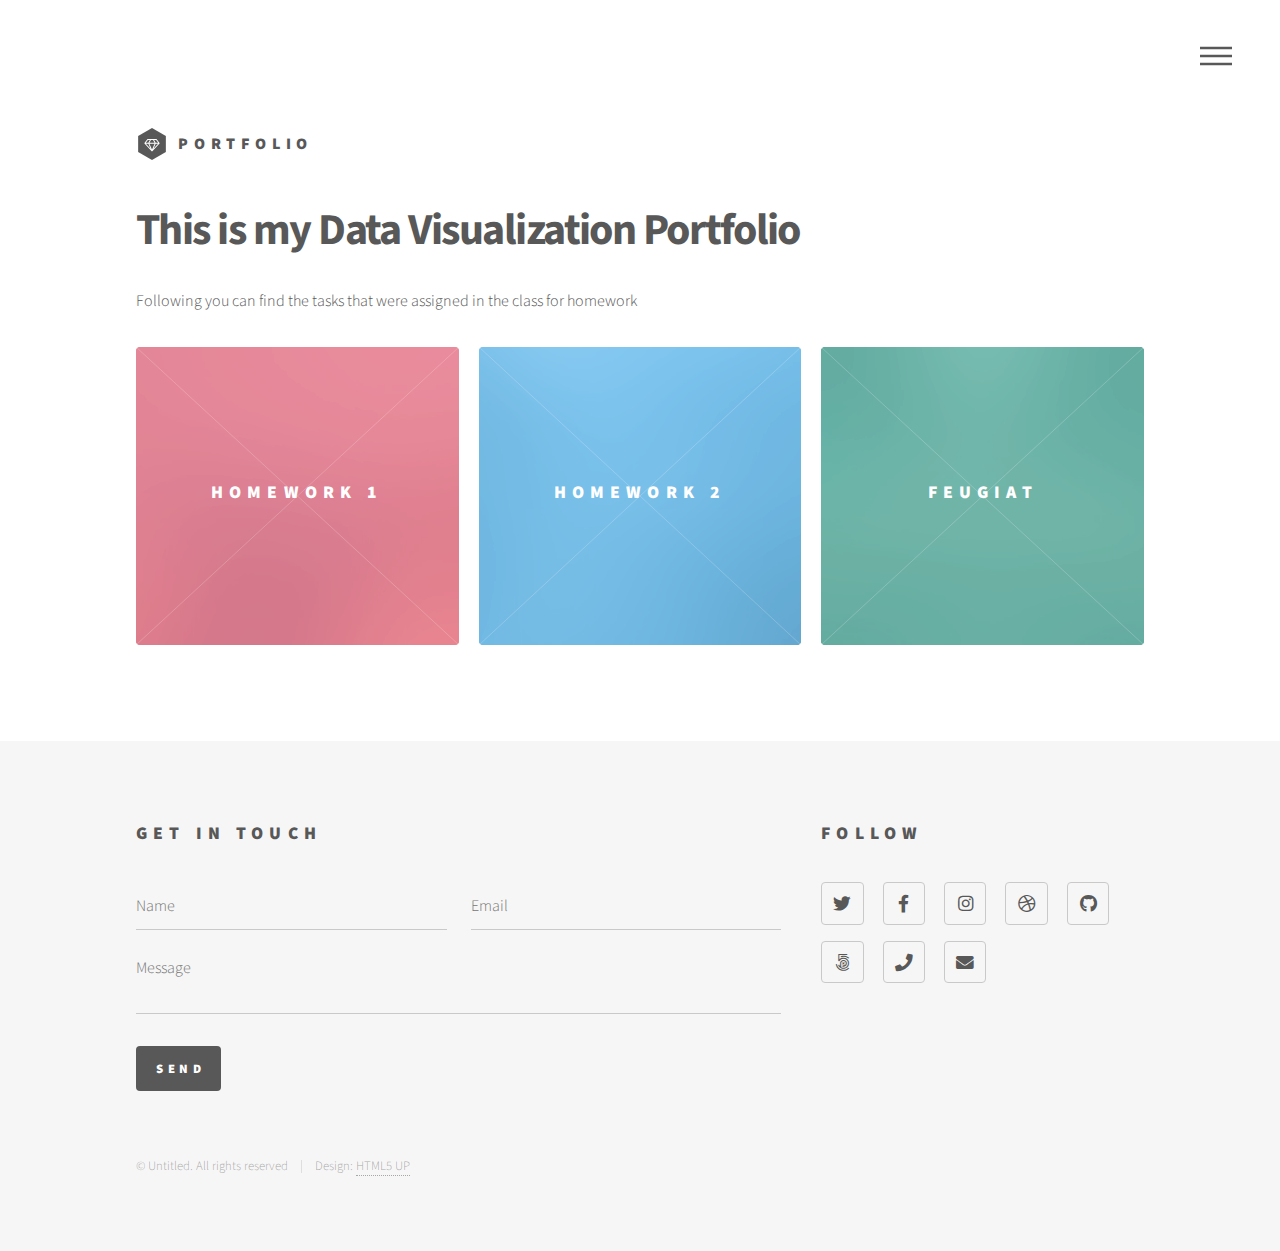
==== index.html @ e21dc489 "fixed link name" ====
<!DOCTYPE HTML>
<!--
	Phantom by HTML5 UP
	html5up.net | @ajlkn
	Free for personal and commercial use under the CCA 3.0 license (html5up.net/license)
-->
<html>
	<head>
		<title>Pranav's Portfolio</title>
		<meta http-equiv='cache-control' content='no-cache'> 
		<meta http-equiv='expires' content='0'> 
		<meta http-equiv='pragma' content='no-cache'>
		<meta charset="utf-8" />
		<meta name="viewport" content="width=device-width, initial-scale=1, user-scalable=no" />
		<link rel="stylesheet" href="assets/css/main.css" />
		<noscript><link rel="stylesheet" href="assets/css/noscript.css" /></noscript>
	</head>
	<body class="is-preload">
		<!-- Wrapper -->
			<div id="wrapper">

				<!-- Header -->
					<header id="header">
						<div class="inner">

							<!-- Logo -->
								<a href="index.html" class="logo">
									<span class="symbol"><img src="images/logo.svg" alt="" /></span><span class="title">Portfolio</span>
								</a>

							<!-- Nav -->
								<nav>
									<ul>
										<li><a href="#menu">Menu</a></li>
									</ul>
								</nav>

						</div>
					</header>

				<!-- Menu -->
					<nav id="menu">
						<h2>Menu</h2>
						<ul>
							<li><a href="index.html">Home</a></li>
							<li><a href="hmwk1.html">Homework 1</a></li>
							<li><a href="hmwk2.html">Homework 2</a></li>
							<li><a href="generic.html">Consequat dolor</a></li>
							<li><a href="elements.html">Elements</a></li>
						</ul>
					</nav>

				<!-- Main -->
					<div id="main">
						<div class="inner">
							<header>
								<h1>This is my Data Visualization Portfolio</h1>
								<p>Following you can find the tasks that were assigned in the class for homework</p>
							</header>
							<section class="tiles">
								<article class="style1">
									<span class="image">
										<img src="images/pic01.jpg" alt="" />
									</span>
									<a href="hmwk1.html">
										<h2>Homework 1</h2>
										<div class="content">
											<p>For a dataset create 3 visualizations</p>
										</div>
									</a>
								</article>
								<article class="style2">
									<span class="image">
										<img src="images/pic02.jpg" alt="" />
									</span>
									<a href="hmwk2.html">
										<h2>Homework 2</h2>
										<div class="content">
											<p>Visualization Makeover</p>
										</div>
									</a>
								</article>
								<article class="style3">
									<span class="image">
										<img src="images/pic03.jpg" alt="" />
									</span>
									<a href="generic.html">
										<h2>Feugiat</h2>
										<div class="content">
											<p>Sed nisl arcu euismod sit amet nisi lorem etiam dolor veroeros et feugiat.</p>
										</div>
									</a>
								<!-- </article>
								<article class="style4">
									<span class="image">
										<img src="images/pic04.jpg" alt="" />
									</span>
									<a href="generic.html">
										<h2>Tempus</h2>
										<div class="content">
											<p>Sed nisl arcu euismod sit amet nisi lorem etiam dolor veroeros et feugiat.</p>
										</div>
									</a>
								</article> -->
								<!-- <article class="style5">
									<span class="image">
										<img src="images/pic05.jpg" alt="" />
									</span>
									<a href="generic.html">
										<h2>Aliquam</h2>
										<div class="content">
											<p>Sed nisl arcu euismod sit amet nisi lorem etiam dolor veroeros et feugiat.</p>
										</div>
									</a>
								</article> -->
								<!-- <article class="style6">
									<span class="image">
										<img src="images/pic06.jpg" alt="" />
									</span>
									<a href="generic.html">
										<h2>Veroeros</h2>
										<div class="content">
											<p>Sed nisl arcu euismod sit amet nisi lorem etiam dolor veroeros et feugiat.</p>
										</div>
									</a>
								</article> -->
								<!-- <article class="style2">
									<span class="image">
										<img src="images/pic07.jpg" alt="" />
									</span>
									<a href="generic.html">
										<h2>Ipsum</h2>
										<div class="content">
											<p>Sed nisl arcu euismod sit amet nisi lorem etiam dolor veroeros et feugiat.</p>
										</div>
									</a>
								</article> -->
								<!-- <article class="style3">
									<span class="image">
										<img src="images/pic08.jpg" alt="" />
									</span>
									<a href="generic.html">
										<h2>Dolor</h2>
										<div class="content">
											<p>Sed nisl arcu euismod sit amet nisi lorem etiam dolor veroeros et feugiat.</p>
										</div>
									</a>
								</article> -->
								<!-- <article class="style1">
									<span class="image">
										<img src="images/pic09.jpg" alt="" />
									</span>
									<a href="generic.html">
										<h2>Nullam</h2>
										<div class="content">
											<p>Sed nisl arcu euismod sit amet nisi lorem etiam dolor veroeros et feugiat.</p>
										</div>
									</a>
								</article> -->
								<!-- <article class="style5">
									<span class="image">
										<img src="images/pic10.jpg" alt="" />
									</span>
									<a href="generic.html">
										<h2>Ultricies</h2>
										<div class="content">
											<p>Sed nisl arcu euismod sit amet nisi lorem etiam dolor veroeros et feugiat.</p>
										</div>
									</a>
								</article> -->
								<!-- <article class="style6">
									<span class="image">
										<img src="images/pic11.jpg" alt="" />
									</span>
									<a href="generic.html">
										<h2>Dictum</h2>
										<div class="content">
											<p>Sed nisl arcu euismod sit amet nisi lorem etiam dolor veroeros et feugiat.</p>
										</div>
									</a>
								</article> -->
								<!-- <article class="style4">
									<span class="image">
										<img src="images/pic12.jpg" alt="" />
									</span>
									<a href="generic.html">
										<h2>Pretium</h2>
										<div class="content">
											<p>Sed nisl arcu euismod sit amet nisi lorem etiam dolor veroeros et feugiat.</p>
										</div>
									</a>
								</article> -->
							</section>
						</div>
					</div>

				<!-- Footer -->
					<footer id="footer">
						<div class="inner">
							<section>
								<h2>Get in touch</h2>
								<form method="post" action="#">
									<div class="fields">
										<div class="field half">
											<input type="text" name="name" id="name" placeholder="Name" />
										</div>
										<div class="field half">
											<input type="email" name="email" id="email" placeholder="Email" />
										</div>
										<div class="field">
											<textarea name="message" id="message" placeholder="Message"></textarea>
										</div>
									</div>
									<ul class="actions">
										<li><input type="submit" value="Send" class="primary" /></li>
									</ul>
								</form>
							</section>
							<section>
								<h2>Follow</h2>
								<ul class="icons">
									<li><a href="#" class="icon brands style2 fa-twitter"><span class="label">Twitter</span></a></li>
									<li><a href="#" class="icon brands style2 fa-facebook-f"><span class="label">Facebook</span></a></li>
									<li><a href="#" class="icon brands style2 fa-instagram"><span class="label">Instagram</span></a></li>
									<li><a href="#" class="icon brands style2 fa-dribbble"><span class="label">Dribbble</span></a></li>
									<li><a href="#" class="icon brands style2 fa-github"><span class="label">GitHub</span></a></li>
									<li><a href="#" class="icon brands style2 fa-500px"><span class="label">500px</span></a></li>
									<li><a href="#" class="icon solid style2 fa-phone"><span class="label">Phone</span></a></li>
									<li><a href="#" class="icon solid style2 fa-envelope"><span class="label">Email</span></a></li>
								</ul>
							</section>
							<ul class="copyright">
								<li>&copy; Untitled. All rights reserved</li><li>Design: <a href="http://html5up.net">HTML5 UP</a></li>
							</ul>
						</div>
					</footer>

			</div>

		<!-- Scripts -->
			<script src="assets/js/jquery.min.js"></script>
			<script src="assets/js/browser.min.js"></script>
			<script src="assets/js/breakpoints.min.js"></script>
			<script src="assets/js/util.js"></script>
			<script src="assets/js/main.js"></script>

	</body>
</html>
---- assets/css/main.css ----
@import url(fontawesome-all.min.css);
@import url("https://fonts.googleapis.com/css?family=Source+Sans+Pro:300,700,900");

/*
	Phantom by HTML5 UP
	html5up.net | @ajlkn
	Free for personal and commercial use under the CCA 3.0 license (html5up.net/license)
*/

html, body, div, span, applet, object,
iframe, h1, h2, h3, h4, h5, h6, p, blockquote,
pre, a, abbr, acronym, address, big, cite,
code, del, dfn, em, img, ins, kbd, q, s, samp,
small, strike, strong, sub, sup, tt, var, b,
u, i, center, dl, dt, dd, ol, ul, li, fieldset,
form, label, legend, table, caption, tbody,
tfoot, thead, tr, th, td, article, aside,
canvas, details, embed, figure, figcaption,
footer, header, hgroup, menu, nav, output, ruby,
section, summary, time, mark, audio, video {
	margin: 0;
	padding: 0;
	border: 0;
	font-size: 100%;
	font: inherit;
	vertical-align: baseline;}

article, aside, details, figcaption, figure,
footer, header, hgroup, menu, nav, section {
	display: block;}

body {
	line-height: 1;
}

ol, ul {
	list-style: none;
}

blockquote, q {
	quotes: none;
}

	blockquote:before, blockquote:after, q:before, q:after {
		content: '';
		content: none;
	}

table {
	border-collapse: collapse;
	border-spacing: 0;
}

body {
	-webkit-text-size-adjust: none;
}

mark {
	background-color: transparent;
	color: inherit;
}

input::-moz-focus-inner {
	border: 0;
	padding: 0;
}

input, select, textarea {
	-moz-appearance: none;
	-webkit-appearance: none;
	-ms-appearance: none;
	appearance: none;
}

/* Basic */

	@-ms-viewport {
		width: device-width;
	}

	body {
		-ms-overflow-style: scrollbar;
	}

	@media screen and (max-width: 480px) {

		html, body {
			min-width: 320px;
		}

	}

	html {
		box-sizing: border-box;
	}

	*, *:before, *:after {
		box-sizing: inherit;
	}

	body {
		background: #ffffff;
	}

		body.is-preload *, body.is-preload *:before, body.is-preload *:after {
			-moz-animation: none !important;
			-webkit-animation: none !important;
			-ms-animation: none !important;
			animation: none !important;
			-moz-transition: none !important;
			-webkit-transition: none !important;
			-ms-transition: none !important;
			transition: none !important;
		}

/* Type */

	body, input, select, textarea {
		color: #585858;
		font-family: "Source Sans Pro", Helvetica, sans-serif;
		font-size: 16pt;
		font-weight: 300;
		line-height: 1.75;
	}

		@media screen and (max-width: 1680px) {

			body, input, select, textarea {
				font-size: 14pt;
			}

		}

		@media screen and (max-width: 1280px) {

			body, input, select, textarea {
				font-size: 12pt;
			}

		}

	a {
		-moz-transition: border-bottom-color 0.2s ease, color 0.2s ease;
		-webkit-transition: border-bottom-color 0.2s ease, color 0.2s ease;
		-ms-transition: border-bottom-color 0.2s ease, color 0.2s ease;
		transition: border-bottom-color 0.2s ease, color 0.2s ease;
		text-decoration: none;
		color: #585858;
		border-bottom: dotted 1px rgba(88, 88, 88, 0.5);
	}

		a:hover {
			border-bottom-color: transparent;
			color: #f2849e !important;
		}

	strong, b {
		font-weight: 900;
	}

	em, i {
		font-style: italic;
	}

	p {
		margin: 0 0 2em 0;
	}

	h1 {
		font-size: 2.75em;
		font-weight: 700;
		line-height: 1.3;
		margin: 0 0 1em 0;
		letter-spacing: -0.035em;
	}

		h1 a {
			color: inherit;
		}

		@media screen and (max-width: 736px) {

			h1 {
				font-size: 2em;
				margin: 0 0 1em 0;
			}

		}

		@media screen and (max-width: 360px) {

			h1 {
				font-size: 1.75em;
			}

		}

	h2, h3, h4, h5, h6 {
		font-weight: 900;
		line-height: 1.5;
		margin: 0 0 2em 0;
		text-transform: uppercase;
		letter-spacing: 0.35em;
	}

		h2 a, h3 a, h4 a, h5 a, h6 a {
			color: inherit;
		}

	h2 {
		font-size: 1.1em;
	}

	h3 {
		font-size: 1em;
	}

	h4 {
		font-size: 0.8em;
	}

	h5 {
		font-size: 0.8em;
	}

	h6 {
		font-size: 0.8em;
	}

	@media screen and (max-width: 980px) {

		h1 br, h2 br, h3 br, h4 br, h5 br, h6 br {
			display: none;
		}

	}

	@media screen and (max-width: 736px) {

		h2 {
			font-size: 1em;
		}

		h3 {
			font-size: 0.8em;
		}

	}

	sub {
		font-size: 0.8em;
		position: relative;
		top: 0.5em;
	}

	sup {
		font-size: 0.8em;
		position: relative;
		top: -0.5em;
	}

	blockquote {
		border-left: solid 4px #c9c9c9;
		font-style: italic;
		margin: 0 0 2em 0;
		padding: 0.5em 0 0.5em 2em;
	}

	code {
		background: rgba(144, 144, 144, 0.075);
		border-radius: 4px;
		border: solid 1px #c9c9c9;
		font-family: "Courier New", monospace;
		font-size: 0.9em;
		margin: 0 0.25em;
		padding: 0.25em 0.65em;
	}

	pre {
		-webkit-overflow-scrolling: touch;
		font-family: "Courier New", monospace;
		font-size: 0.9em;
		margin: 0 0 2em 0;
	}

		pre code {
			display: block;
			line-height: 1.75;
			padding: 1em 1.5em;
			overflow-x: auto;
		}

	hr {
		border: 0;
		border-bottom: solid 1px #c9c9c9;
		margin: 2em 0;
	}

		hr.major {
			margin: 3em 0;
		}

	.align-left {
		text-align: left;
	}

	.align-center {
		text-align: center;
	}

	.align-right {
		text-align: right;
	}

/* Row */

	.row {
		display: flex;
		flex-wrap: wrap;
		box-sizing: border-box;
		align-items: stretch;
	}

		.row > * {
			box-sizing: border-box;
		}

		.row.gtr-uniform > * > :last-child {
			margin-bottom: 0;
		}

		.row.aln-left {
			justify-content: flex-start;
		}

		.row.aln-center {
			justify-content: center;
		}

		.row.aln-right {
			justify-content: flex-end;
		}

		.row.aln-top {
			align-items: flex-start;
		}

		.row.aln-middle {
			align-items: center;
		}

		.row.aln-bottom {
			align-items: flex-end;
		}

		.row > .imp {
			order: -1;
		}

		.row > .col-1 {
			width: 8.33333%;
		}

		.row > .off-1 {
			margin-left: 8.33333%;
		}

		.row > .col-2 {
			width: 16.66667%;
		}

		.row > .off-2 {
			margin-left: 16.66667%;
		}

		.row > .col-3 {
			width: 25%;
		}

		.row > .off-3 {
			margin-left: 25%;
		}

		.row > .col-4 {
			width: 33.33333%;
		}

		.row > .off-4 {
			margin-left: 33.33333%;
		}

		.row > .col-5 {
			width: 41.66667%;
		}

		.row > .off-5 {
			margin-left: 41.66667%;
		}

		.row > .col-6 {
			width: 50%;
		}

		.row > .off-6 {
			margin-left: 50%;
		}

		.row > .col-7 {
			width: 58.33333%;
		}

		.row > .off-7 {
			margin-left: 58.33333%;
		}

		.row > .col-8 {
			width: 66.66667%;
		}

		.row > .off-8 {
			margin-left: 66.66667%;
		}

		.row > .col-9 {
			width: 75%;
		}

		.row > .off-9 {
			margin-left: 75%;
		}

		.row > .col-10 {
			width: 83.33333%;
		}

		.row > .off-10 {
			margin-left: 83.33333%;
		}

		.row > .col-11 {
			width: 91.66667%;
		}

		.row > .off-11 {
			margin-left: 91.66667%;
		}

		.row > .col-12 {
			width: 100%;
		}

		.row > .off-12 {
			margin-left: 100%;
		}

		.row.gtr-0 {
			margin-top: 0;
			margin-left: 0em;
		}

			.row.gtr-0 > * {
				padding: 0 0 0 0em;
			}

			.row.gtr-0.gtr-uniform {
				margin-top: 0em;
			}

				.row.gtr-0.gtr-uniform > * {
					padding-top: 0em;
				}

		.row.gtr-25 {
			margin-top: 0;
			margin-left: -0.5em;
		}

			.row.gtr-25 > * {
				padding: 0 0 0 0.5em;
			}

			.row.gtr-25.gtr-uniform {
				margin-top: -0.5em;
			}

				.row.gtr-25.gtr-uniform > * {
					padding-top: 0.5em;
				}

		.row.gtr-50 {
			margin-top: 0;
			margin-left: -1em;
		}

			.row.gtr-50 > * {
				padding: 0 0 0 1em;
			}

			.row.gtr-50.gtr-uniform {
				margin-top: -1em;
			}

				.row.gtr-50.gtr-uniform > * {
					padding-top: 1em;
				}

		.row {
			margin-top: 0;
			margin-left: -2em;
		}

			.row > * {
				padding: 0 0 0 2em;
			}

			.row.gtr-uniform {
				margin-top: -2em;
			}

				.row.gtr-uniform > * {
					padding-top: 2em;
				}

		.row.gtr-150 {
			margin-top: 0;
			margin-left: -3em;
		}

			.row.gtr-150 > * {
				padding: 0 0 0 3em;
			}

			.row.gtr-150.gtr-uniform {
				margin-top: -3em;
			}

				.row.gtr-150.gtr-uniform > * {
					padding-top: 3em;
				}

		.row.gtr-200 {
			margin-top: 0;
			margin-left: -4em;
		}

			.row.gtr-200 > * {
				padding: 0 0 0 4em;
			}

			.row.gtr-200.gtr-uniform {
				margin-top: -4em;
			}

				.row.gtr-200.gtr-uniform > * {
					padding-top: 4em;
				}

		@media screen and (max-width: 1680px) {

			.row {
				display: flex;
				flex-wrap: wrap;
				box-sizing: border-box;
				align-items: stretch;
			}

				.row > * {
					box-sizing: border-box;
				}

				.row.gtr-uniform > * > :last-child {
					margin-bottom: 0;
				}

				.row.aln-left {
					justify-content: flex-start;
				}

				.row.aln-center {
					justify-content: center;
				}

				.row.aln-right {
					justify-content: flex-end;
				}

				.row.aln-top {
					align-items: flex-start;
				}

				.row.aln-middle {
					align-items: center;
				}

				.row.aln-bottom {
					align-items: flex-end;
				}

				.row > .imp-xlarge {
					order: -1;
				}

				.row > .col-1-xlarge {
					width: 8.33333%;
				}

				.row > .off-1-xlarge {
					margin-left: 8.33333%;
				}

				.row > .col-2-xlarge {
					width: 16.66667%;
				}

				.row > .off-2-xlarge {
					margin-left: 16.66667%;
				}

				.row > .col-3-xlarge {
					width: 25%;
				}

				.row > .off-3-xlarge {
					margin-left: 25%;
				}

				.row > .col-4-xlarge {
					width: 33.33333%;
				}

				.row > .off-4-xlarge {
					margin-left: 33.33333%;
				}

				.row > .col-5-xlarge {
					width: 41.66667%;
				}

				.row > .off-5-xlarge {
					margin-left: 41.66667%;
				}

				.row > .col-6-xlarge {
					width: 50%;
				}

				.row > .off-6-xlarge {
					margin-left: 50%;
				}

				.row > .col-7-xlarge {
					width: 58.33333%;
				}

				.row > .off-7-xlarge {
					margin-left: 58.33333%;
				}

				.row > .col-8-xlarge {
					width: 66.66667%;
				}

				.row > .off-8-xlarge {
					margin-left: 66.66667%;
				}

				.row > .col-9-xlarge {
					width: 75%;
				}

				.row > .off-9-xlarge {
					margin-left: 75%;
				}

				.row > .col-10-xlarge {
					width: 83.33333%;
				}

				.row > .off-10-xlarge {
					margin-left: 83.33333%;
				}

				.row > .col-11-xlarge {
					width: 91.66667%;
				}

				.row > .off-11-xlarge {
					margin-left: 91.66667%;
				}

				.row > .col-12-xlarge {
					width: 100%;
				}

				.row > .off-12-xlarge {
					margin-left: 100%;
				}

				.row.gtr-0 {
					margin-top: 0;
					margin-left: 0em;
				}

					.row.gtr-0 > * {
						padding: 0 0 0 0em;
					}

					.row.gtr-0.gtr-uniform {
						margin-top: 0em;
					}

						.row.gtr-0.gtr-uniform > * {
							padding-top: 0em;
						}

				.row.gtr-25 {
					margin-top: 0;
					margin-left: -0.5em;
				}

					.row.gtr-25 > * {
						padding: 0 0 0 0.5em;
					}

					.row.gtr-25.gtr-uniform {
						margin-top: -0.5em;
					}

						.row.gtr-25.gtr-uniform > * {
							padding-top: 0.5em;
						}

				.row.gtr-50 {
					margin-top: 0;
					margin-left: -1em;
				}

					.row.gtr-50 > * {
						padding: 0 0 0 1em;
					}

					.row.gtr-50.gtr-uniform {
						margin-top: -1em;
					}

						.row.gtr-50.gtr-uniform > * {
							padding-top: 1em;
						}

				.row {
					margin-top: 0;
					margin-left: -2em;
				}

					.row > * {
						padding: 0 0 0 2em;
					}

					.row.gtr-uniform {
						margin-top: -2em;
					}

						.row.gtr-uniform > * {
							padding-top: 2em;
						}

				.row.gtr-150 {
					margin-top: 0;
					margin-left: -3em;
				}

					.row.gtr-150 > * {
						padding: 0 0 0 3em;
					}

					.row.gtr-150.gtr-uniform {
						margin-top: -3em;
					}

						.row.gtr-150.gtr-uniform > * {
							padding-top: 3em;
						}

				.row.gtr-200 {
					margin-top: 0;
					margin-left: -4em;
				}

					.row.gtr-200 > * {
						padding: 0 0 0 4em;
					}

					.row.gtr-200.gtr-uniform {
						margin-top: -4em;
					}

						.row.gtr-200.gtr-uniform > * {
							padding-top: 4em;
						}

		}

		@media screen and (max-width: 1280px) {

			.row {
				display: flex;
				flex-wrap: wrap;
				box-sizing: border-box;
				align-items: stretch;
			}

				.row > * {
					box-sizing: border-box;
				}

				.row.gtr-uniform > * > :last-child {
					margin-bottom: 0;
				}

				.row.aln-left {
					justify-content: flex-start;
				}

				.row.aln-center {
					justify-content: center;
				}

				.row.aln-right {
					justify-content: flex-end;
				}

				.row.aln-top {
					align-items: flex-start;
				}

				.row.aln-middle {
					align-items: center;
				}

				.row.aln-bottom {
					align-items: flex-end;
				}

				.row > .imp-large {
					order: -1;
				}

				.row > .col-1-large {
					width: 8.33333%;
				}

				.row > .off-1-large {
					margin-left: 8.33333%;
				}

				.row > .col-2-large {
					width: 16.66667%;
				}

				.row > .off-2-large {
					margin-left: 16.66667%;
				}

				.row > .col-3-large {
					width: 25%;
				}

				.row > .off-3-large {
					margin-left: 25%;
				}

				.row > .col-4-large {
					width: 33.33333%;
				}

				.row > .off-4-large {
					margin-left: 33.33333%;
				}

				.row > .col-5-large {
					width: 41.66667%;
				}

				.row > .off-5-large {
					margin-left: 41.66667%;
				}

				.row > .col-6-large {
					width: 50%;
				}

				.row > .off-6-large {
					margin-left: 50%;
				}

				.row > .col-7-large {
					width: 58.33333%;
				}

				.row > .off-7-large {
					margin-left: 58.33333%;
				}

				.row > .col-8-large {
					width: 66.66667%;
				}

				.row > .off-8-large {
					margin-left: 66.66667%;
				}

				.row > .col-9-large {
					width: 75%;
				}

				.row > .off-9-large {
					margin-left: 75%;
				}

				.row > .col-10-large {
					width: 83.33333%;
				}

				.row > .off-10-large {
					margin-left: 83.33333%;
				}

				.row > .col-11-large {
					width: 91.66667%;
				}

				.row > .off-11-large {
					margin-left: 91.66667%;
				}

				.row > .col-12-large {
					width: 100%;
				}

				.row > .off-12-large {
					margin-left: 100%;
				}

				.row.gtr-0 {
					margin-top: 0;
					margin-left: 0em;
				}

					.row.gtr-0 > * {
						padding: 0 0 0 0em;
					}

					.row.gtr-0.gtr-uniform {
						margin-top: 0em;
					}

						.row.gtr-0.gtr-uniform > * {
							padding-top: 0em;
						}

				.row.gtr-25 {
					margin-top: 0;
					margin-left: -0.5em;
				}

					.row.gtr-25 > * {
						padding: 0 0 0 0.5em;
					}

					.row.gtr-25.gtr-uniform {
						margin-top: -0.5em;
					}

						.row.gtr-25.gtr-uniform > * {
							padding-top: 0.5em;
						}

				.row.gtr-50 {
					margin-top: 0;
					margin-left: -1em;
				}

					.row.gtr-50 > * {
						padding: 0 0 0 1em;
					}

					.row.gtr-50.gtr-uniform {
						margin-top: -1em;
					}

						.row.gtr-50.gtr-uniform > * {
							padding-top: 1em;
						}

				.row {
					margin-top: 0;
					margin-left: -2em;
				}

					.row > * {
						padding: 0 0 0 2em;
					}

					.row.gtr-uniform {
						margin-top: -2em;
					}

						.row.gtr-uniform > * {
							padding-top: 2em;
						}

				.row.gtr-150 {
					margin-top: 0;
					margin-left: -3em;
				}

					.row.gtr-150 > * {
						padding: 0 0 0 3em;
					}

					.row.gtr-150.gtr-uniform {
						margin-top: -3em;
					}

						.row.gtr-150.gtr-uniform > * {
							padding-top: 3em;
						}

				.row.gtr-200 {
					margin-top: 0;
					margin-left: -4em;
				}

					.row.gtr-200 > * {
						padding: 0 0 0 4em;
					}

					.row.gtr-200.gtr-uniform {
						margin-top: -4em;
					}

						.row.gtr-200.gtr-uniform > * {
							padding-top: 4em;
						}

		}

		@media screen and (max-width: 980px) {

			.row {
				display: flex;
				flex-wrap: wrap;
				box-sizing: border-box;
				align-items: stretch;
			}

				.row > * {
					box-sizing: border-box;
				}

				.row.gtr-uniform > * > :last-child {
					margin-bottom: 0;
				}

				.row.aln-left {
					justify-content: flex-start;
				}

				.row.aln-center {
					justify-content: center;
				}

				.row.aln-right {
					justify-content: flex-end;
				}

				.row.aln-top {
					align-items: flex-start;
				}

				.row.aln-middle {
					align-items: center;
				}

				.row.aln-bottom {
					align-items: flex-end;
				}

				.row > .imp-medium {
					order: -1;
				}

				.row > .col-1-medium {
					width: 8.33333%;
				}

				.row > .off-1-medium {
					margin-left: 8.33333%;
				}

				.row > .col-2-medium {
					width: 16.66667%;
				}

				.row > .off-2-medium {
					margin-left: 16.66667%;
				}

				.row > .col-3-medium {
					width: 25%;
				}

				.row > .off-3-medium {
					margin-left: 25%;
				}

				.row > .col-4-medium {
					width: 33.33333%;
				}

				.row > .off-4-medium {
					margin-left: 33.33333%;
				}

				.row > .col-5-medium {
					width: 41.66667%;
				}

				.row > .off-5-medium {
					margin-left: 41.66667%;
				}

				.row > .col-6-medium {
					width: 50%;
				}

				.row > .off-6-medium {
					margin-left: 50%;
				}

				.row > .col-7-medium {
					width: 58.33333%;
				}

				.row > .off-7-medium {
					margin-left: 58.33333%;
				}

				.row > .col-8-medium {
					width: 66.66667%;
				}

				.row > .off-8-medium {
					margin-left: 66.66667%;
				}

				.row > .col-9-medium {
					width: 75%;
				}

				.row > .off-9-medium {
					margin-left: 75%;
				}

				.row > .col-10-medium {
					width: 83.33333%;
				}

				.row > .off-10-medium {
					margin-left: 83.33333%;
				}

				.row > .col-11-medium {
					width: 91.66667%;
				}

				.row > .off-11-medium {
					margin-left: 91.66667%;
				}

				.row > .col-12-medium {
					width: 100%;
				}

				.row > .off-12-medium {
					margin-left: 100%;
				}

				.row.gtr-0 {
					margin-top: 0;
					margin-left: 0em;
				}

					.row.gtr-0 > * {
						padding: 0 0 0 0em;
					}

					.row.gtr-0.gtr-uniform {
						margin-top: 0em;
					}

						.row.gtr-0.gtr-uniform > * {
							padding-top: 0em;
						}

				.row.gtr-25 {
					margin-top: 0;
					margin-left: -0.375em;
				}

					.row.gtr-25 > * {
						padding: 0 0 0 0.375em;
					}

					.row.gtr-25.gtr-uniform {
						margin-top: -0.375em;
					}

						.row.gtr-25.gtr-uniform > * {
							padding-top: 0.375em;
						}

				.row.gtr-50 {
					margin-top: 0;
					margin-left: -0.75em;
				}

					.row.gtr-50 > * {
						padding: 0 0 0 0.75em;
					}

					.row.gtr-50.gtr-uniform {
						margin-top: -0.75em;
					}

						.row.gtr-50.gtr-uniform > * {
							padding-top: 0.75em;
						}

				.row {
					margin-top: 0;
					margin-left: -1.5em;
				}

					.row > * {
						padding: 0 0 0 1.5em;
					}

					.row.gtr-uniform {
						margin-top: -1.5em;
					}

						.row.gtr-uniform > * {
							padding-top: 1.5em;
						}

				.row.gtr-150 {
					margin-top: 0;
					margin-left: -2.25em;
				}

					.row.gtr-150 > * {
						padding: 0 0 0 2.25em;
					}

					.row.gtr-150.gtr-uniform {
						margin-top: -2.25em;
					}

						.row.gtr-150.gtr-uniform > * {
							padding-top: 2.25em;
						}

				.row.gtr-200 {
					margin-top: 0;
					margin-left: -3em;
				}

					.row.gtr-200 > * {
						padding: 0 0 0 3em;
					}

					.row.gtr-200.gtr-uniform {
						margin-top: -3em;
					}

						.row.gtr-200.gtr-uniform > * {
							padding-top: 3em;
						}

		}

		@media screen and (max-width: 736px) {

			.row {
				display: flex;
				flex-wrap: wrap;
				box-sizing: border-box;
				align-items: stretch;
			}

				.row > * {
					box-sizing: border-box;
				}

				.row.gtr-uniform > * > :last-child {
					margin-bottom: 0;
				}

				.row.aln-left {
					justify-content: flex-start;
				}

				.row.aln-center {
					justify-content: center;
				}

				.row.aln-right {
					justify-content: flex-end;
				}

				.row.aln-top {
					align-items: flex-start;
				}

				.row.aln-middle {
					align-items: center;
				}

				.row.aln-bottom {
					align-items: flex-end;
				}

				.row > .imp-small {
					order: -1;
				}

				.row > .col-1-small {
					width: 8.33333%;
				}

				.row > .off-1-small {
					margin-left: 8.33333%;
				}

				.row > .col-2-small {
					width: 16.66667%;
				}

				.row > .off-2-small {
					margin-left: 16.66667%;
				}

				.row > .col-3-small {
					width: 25%;
				}

				.row > .off-3-small {
					margin-left: 25%;
				}

				.row > .col-4-small {
					width: 33.33333%;
				}

				.row > .off-4-small {
					margin-left: 33.33333%;
				}

				.row > .col-5-small {
					width: 41.66667%;
				}

				.row > .off-5-small {
					margin-left: 41.66667%;
				}

				.row > .col-6-small {
					width: 50%;
				}

				.row > .off-6-small {
					margin-left: 50%;
				}

				.row > .col-7-small {
					width: 58.33333%;
				}

				.row > .off-7-small {
					margin-left: 58.33333%;
				}

				.row > .col-8-small {
					width: 66.66667%;
				}

				.row > .off-8-small {
					margin-left: 66.66667%;
				}

				.row > .col-9-small {
					width: 75%;
				}

				.row > .off-9-small {
					margin-left: 75%;
				}

				.row > .col-10-small {
					width: 83.33333%;
				}

				.row > .off-10-small {
					margin-left: 83.33333%;
				}

				.row > .col-11-small {
					width: 91.66667%;
				}

				.row > .off-11-small {
					margin-left: 91.66667%;
				}

				.row > .col-12-small {
					width: 100%;
				}

				.row > .off-12-small {
					margin-left: 100%;
				}

				.row.gtr-0 {
					margin-top: 0;
					margin-left: 0em;
				}

					.row.gtr-0 > * {
						padding: 0 0 0 0em;
					}

					.row.gtr-0.gtr-uniform {
						margin-top: 0em;
					}

						.row.gtr-0.gtr-uniform > * {
							padding-top: 0em;
						}

				.row.gtr-25 {
					margin-top: 0;
					margin-left: -0.25em;
				}

					.row.gtr-25 > * {
						padding: 0 0 0 0.25em;
					}

					.row.gtr-25.gtr-uniform {
						margin-top: -0.25em;
					}

						.row.gtr-25.gtr-uniform > * {
							padding-top: 0.25em;
						}

				.row.gtr-50 {
					margin-top: 0;
					margin-left: -0.5em;
				}

					.row.gtr-50 > * {
						padding: 0 0 0 0.5em;
					}

					.row.gtr-50.gtr-uniform {
						margin-top: -0.5em;
					}

						.row.gtr-50.gtr-uniform > * {
							padding-top: 0.5em;
						}

				.row {
					margin-top: 0;
					margin-left: -1em;
				}

					.row > * {
						padding: 0 0 0 1em;
					}

					.row.gtr-uniform {
						margin-top: -1em;
					}

						.row.gtr-uniform > * {
							padding-top: 1em;
						}

				.row.gtr-150 {
					margin-top: 0;
					margin-left: -1.5em;
				}

					.row.gtr-150 > * {
						padding: 0 0 0 1.5em;
					}

					.row.gtr-150.gtr-uniform {
						margin-top: -1.5em;
					}

						.row.gtr-150.gtr-uniform > * {
							padding-top: 1.5em;
						}

				.row.gtr-200 {
					margin-top: 0;
					margin-left: -2em;
				}

					.row.gtr-200 > * {
						padding: 0 0 0 2em;
					}

					.row.gtr-200.gtr-uniform {
						margin-top: -2em;
					}

						.row.gtr-200.gtr-uniform > * {
							padding-top: 2em;
						}

		}

		@media screen and (max-width: 480px) {

			.row {
				display: flex;
				flex-wrap: wrap;
				box-sizing: border-box;
				align-items: stretch;
			}

				.row > * {
					box-sizing: border-box;
				}

				.row.gtr-uniform > * > :last-child {
					margin-bottom: 0;
				}

				.row.aln-left {
					justify-content: flex-start;
				}

				.row.aln-center {
					justify-content: center;
				}

				.row.aln-right {
					justify-content: flex-end;
				}

				.row.aln-top {
					align-items: flex-start;
				}

				.row.aln-middle {
					align-items: center;
				}

				.row.aln-bottom {
					align-items: flex-end;
				}

				.row > .imp-xsmall {
					order: -1;
				}

				.row > .col-1-xsmall {
					width: 8.33333%;
				}

				.row > .off-1-xsmall {
					margin-left: 8.33333%;
				}

				.row > .col-2-xsmall {
					width: 16.66667%;
				}

				.row > .off-2-xsmall {
					margin-left: 16.66667%;
				}

				.row > .col-3-xsmall {
					width: 25%;
				}

				.row > .off-3-xsmall {
					margin-left: 25%;
				}

				.row > .col-4-xsmall {
					width: 33.33333%;
				}

				.row > .off-4-xsmall {
					margin-left: 33.33333%;
				}

				.row > .col-5-xsmall {
					width: 41.66667%;
				}

				.row > .off-5-xsmall {
					margin-left: 41.66667%;
				}

				.row > .col-6-xsmall {
					width: 50%;
				}

				.row > .off-6-xsmall {
					margin-left: 50%;
				}

				.row > .col-7-xsmall {
					width: 58.33333%;
				}

				.row > .off-7-xsmall {
					margin-left: 58.33333%;
				}

				.row > .col-8-xsmall {
					width: 66.66667%;
				}

				.row > .off-8-xsmall {
					margin-left: 66.66667%;
				}

				.row > .col-9-xsmall {
					width: 75%;
				}

				.row > .off-9-xsmall {
					margin-left: 75%;
				}

				.row > .col-10-xsmall {
					width: 83.33333%;
				}

				.row > .off-10-xsmall {
					margin-left: 83.33333%;
				}

				.row > .col-11-xsmall {
					width: 91.66667%;
				}

				.row > .off-11-xsmall {
					margin-left: 91.66667%;
				}

				.row > .col-12-xsmall {
					width: 100%;
				}

				.row > .off-12-xsmall {
					margin-left: 100%;
				}

				.row.gtr-0 {
					margin-top: 0;
					margin-left: 0em;
				}

					.row.gtr-0 > * {
						padding: 0 0 0 0em;
					}

					.row.gtr-0.gtr-uniform {
						margin-top: 0em;
					}

						.row.gtr-0.gtr-uniform > * {
							padding-top: 0em;
						}

				.row.gtr-25 {
					margin-top: 0;
					margin-left: -0.25em;
				}

					.row.gtr-25 > * {
						padding: 0 0 0 0.25em;
					}

					.row.gtr-25.gtr-uniform {
						margin-top: -0.25em;
					}

						.row.gtr-25.gtr-uniform > * {
							padding-top: 0.25em;
						}

				.row.gtr-50 {
					margin-top: 0;
					margin-left: -0.5em;
				}

					.row.gtr-50 > * {
						padding: 0 0 0 0.5em;
					}

					.row.gtr-50.gtr-uniform {
						margin-top: -0.5em;
					}

						.row.gtr-50.gtr-uniform > * {
							padding-top: 0.5em;
						}

				.row {
					margin-top: 0;
					margin-left: -1em;
				}

					.row > * {
						padding: 0 0 0 1em;
					}

					.row.gtr-uniform {
						margin-top: -1em;
					}

						.row.gtr-uniform > * {
							padding-top: 1em;
						}

				.row.gtr-150 {
					margin-top: 0;
					margin-left: -1.5em;
				}

					.row.gtr-150 > * {
						padding: 0 0 0 1.5em;
					}

					.row.gtr-150.gtr-uniform {
						margin-top: -1.5em;
					}

						.row.gtr-150.gtr-uniform > * {
							padding-top: 1.5em;
						}

				.row.gtr-200 {
					margin-top: 0;
					margin-left: -2em;
				}

					.row.gtr-200 > * {
						padding: 0 0 0 2em;
					}

					.row.gtr-200.gtr-uniform {
						margin-top: -2em;
					}

						.row.gtr-200.gtr-uniform > * {
							padding-top: 2em;
						}

		}

/* Section/Article */

	section.special, article.special {
		text-align: center;
	}

	header p {
		margin-top: -1em;
	}

	@media screen and (max-width: 736px) {

		header p {
			margin-top: 0;
		}

	}

/* Icon */

	.icon {
		text-decoration: none;
		border-bottom: none;
		position: relative;
	}

		.icon:before {
			-moz-osx-font-smoothing: grayscale;
			-webkit-font-smoothing: antialiased;
			display: inline-block;
			font-style: normal;
			font-variant: normal;
			text-rendering: auto;
			line-height: 1;
			text-transform: none !important;
			font-family: 'Font Awesome 5 Free';
			font-weight: 400;
		}

		.icon > .label {
			display: none;
		}

		.icon:before {
			line-height: inherit;
		}

		.icon.solid:before {
			font-weight: 900;
		}

		.icon.brands:before {
			font-family: 'Font Awesome 5 Brands';
		}

		.icon.style2 {
			-moz-transition: background-color 0.2s ease-in-out, color 0.2s ease-in-out, border-color 0.2s ease-in-out;
			-webkit-transition: background-color 0.2s ease-in-out, color 0.2s ease-in-out, border-color 0.2s ease-in-out;
			-ms-transition: background-color 0.2s ease-in-out, color 0.2s ease-in-out, border-color 0.2s ease-in-out;
			transition: background-color 0.2s ease-in-out, color 0.2s ease-in-out, border-color 0.2s ease-in-out;
			background-color: transparent;
			border: solid 1px #c9c9c9;
			border-radius: 4px;
			width: 2.65em;
			height: 2.65em;
			display: inline-block;
			text-align: center;
			line-height: 2.65em;
			color: inherit;
		}

			.icon.style2:before {
				font-size: 1.1em;
			}

			.icon.style2:hover {
				color: #f2849e;
				border-color: #f2849e;
			}

			.icon.style2:active {
				background-color: rgba(242, 132, 158, 0.1);
			}

/* List */

	ol {
		list-style: decimal;
		margin: 0 0 2em 0;
		padding-left: 1.25em;
	}

		ol li {
			padding-left: 0.25em;
		}

	ul {
		list-style: disc;
		margin: 0 0 2em 0;
		padding-left: 1em;
	}

		ul li {
			padding-left: 0.5em;
		}

		ul.alt {
			list-style: none;
			padding-left: 0;
		}

			ul.alt li {
				border-top: solid 1px #c9c9c9;
				padding: 0.5em 0;
			}

				ul.alt li:first-child {
					border-top: 0;
					padding-top: 0;
				}

	dl {
		margin: 0 0 2em 0;
	}

		dl dt {
			display: block;
			font-weight: 900;
			margin: 0 0 1em 0;
		}

		dl dd {
			margin-left: 2em;
		}

/* Actions */

	ul.actions {
		display: -moz-flex;
		display: -webkit-flex;
		display: -ms-flex;
		display: flex;
		cursor: default;
		list-style: none;
		margin-left: -1em;
		padding-left: 0;
	}

		ul.actions li {
			padding: 0 0 0 1em;
			vertical-align: middle;
		}

		ul.actions.special {
			-moz-justify-content: center;
			-webkit-justify-content: center;
			-ms-justify-content: center;
			justify-content: center;
			width: 100%;
			margin-left: 0;
		}

			ul.actions.special li:first-child {
				padding-left: 0;
			}

		ul.actions.stacked {
			-moz-flex-direction: column;
			-webkit-flex-direction: column;
			-ms-flex-direction: column;
			flex-direction: column;
			margin-left: 0;
		}

			ul.actions.stacked li {
				padding: 1.3em 0 0 0;
			}

				ul.actions.stacked li:first-child {
					padding-top: 0;
				}

		ul.actions.fit {
			width: calc(100% + 1em);
		}

			ul.actions.fit li {
				-moz-flex-grow: 1;
				-webkit-flex-grow: 1;
				-ms-flex-grow: 1;
				flex-grow: 1;
				-moz-flex-shrink: 1;
				-webkit-flex-shrink: 1;
				-ms-flex-shrink: 1;
				flex-shrink: 1;
				width: 100%;
			}

				ul.actions.fit li > * {
					width: 100%;
				}

			ul.actions.fit.stacked {
				width: 100%;
			}

		@media screen and (max-width: 480px) {

			ul.actions:not(.fixed) {
				-moz-flex-direction: column;
				-webkit-flex-direction: column;
				-ms-flex-direction: column;
				flex-direction: column;
				margin-left: 0;
				width: 100% !important;
			}

				ul.actions:not(.fixed) li {
					-moz-flex-grow: 1;
					-webkit-flex-grow: 1;
					-ms-flex-grow: 1;
					flex-grow: 1;
					-moz-flex-shrink: 1;
					-webkit-flex-shrink: 1;
					-ms-flex-shrink: 1;
					flex-shrink: 1;
					padding: 1em 0 0 0;
					text-align: center;
					width: 100%;
				}

					ul.actions:not(.fixed) li > * {
						width: 100%;
					}

					ul.actions:not(.fixed) li:first-child {
						padding-top: 0;
					}

					ul.actions:not(.fixed) li input[type="submit"],
					ul.actions:not(.fixed) li input[type="reset"],
					ul.actions:not(.fixed) li input[type="button"],
					ul.actions:not(.fixed) li button,
					ul.actions:not(.fixed) li .button {
						width: 100%;
					}

						ul.actions:not(.fixed) li input[type="submit"].icon:before,
						ul.actions:not(.fixed) li input[type="reset"].icon:before,
						ul.actions:not(.fixed) li input[type="button"].icon:before,
						ul.actions:not(.fixed) li button.icon:before,
						ul.actions:not(.fixed) li .button.icon:before {
							margin-left: -0.5rem;
						}

		}

/* Icons */

	ul.icons {
		cursor: default;
		list-style: none;
		padding-left: 0;
		margin: -1em 0 2em -1em;
	}

		ul.icons li {
			display: inline-block;
			padding: 1em 0 0 1em;
		}

/* Form */

	form {
		margin: 0 0 2em 0;
		overflow-x: hidden;
	}

		form > :last-child {
			margin-bottom: 0;
		}

		form > .fields {
			display: -moz-flex;
			display: -webkit-flex;
			display: -ms-flex;
			display: flex;
			-moz-flex-wrap: wrap;
			-webkit-flex-wrap: wrap;
			-ms-flex-wrap: wrap;
			flex-wrap: wrap;
			width: calc(100% + 3em);
			margin: -1.5em 0 2em -1.5em;
		}

			form > .fields > .field {
				-moz-flex-grow: 0;
				-webkit-flex-grow: 0;
				-ms-flex-grow: 0;
				flex-grow: 0;
				-moz-flex-shrink: 0;
				-webkit-flex-shrink: 0;
				-ms-flex-shrink: 0;
				flex-shrink: 0;
				padding: 1.5em 0 0 1.5em;
				width: calc(100% - 1.5em);
			}

				form > .fields > .field.half {
					width: calc(50% - 0.75em);
				}

				form > .fields > .field.third {
					width: calc(100%/3 - 0.5em);
				}

				form > .fields > .field.quarter {
					width: calc(25% - 0.375em);
				}

		@media screen and (max-width: 480px) {

			form > .fields {
				width: calc(100% + 3em);
				margin: -1.5em 0 2em -1.5em;
			}

				form > .fields > .field {
					padding: 1.5em 0 0 1.5em;
					width: calc(100% - 1.5em);
				}

					form > .fields > .field.half {
						width: calc(100% - 1.5em);
					}

					form > .fields > .field.third {
						width: calc(100% - 1.5em);
					}

					form > .fields > .field.quarter {
						width: calc(100% - 1.5em);
					}

		}

	label {
		display: block;
		font-size: 0.9em;
		font-weight: 900;
		margin: 0 0 1em 0;
	}

	input[type="text"],
	input[type="password"],
	input[type="email"],
	input[type="tel"],
	select,
	textarea {
		-moz-appearance: none;
		-webkit-appearance: none;
		-ms-appearance: none;
		appearance: none;
		background-color: transparent;
		border: none;
		border-radius: 0;
		border-bottom: solid 1px #c9c9c9;
		color: inherit;
		display: block;
		outline: 0;
		padding: 0;
		text-decoration: none;
		width: 100%;
	}

		input[type="text"]:invalid,
		input[type="password"]:invalid,
		input[type="email"]:invalid,
		input[type="tel"]:invalid,
		select:invalid,
		textarea:invalid {
			box-shadow: none;
		}

		input[type="text"]:focus,
		input[type="password"]:focus,
		input[type="email"]:focus,
		input[type="tel"]:focus,
		select:focus,
		textarea:focus {
			border-bottom-color: #f2849e;
			box-shadow: inset 0 -1px 0 0 #f2849e;
		}

	select {
		background-image: url("data:image/svg+xml;charset=utf8,%3Csvg xmlns='http://www.w3.org/2000/svg' width='40' height='40' preserveAspectRatio='none' viewBox='0 0 40 40'%3E%3Cpath d='M9.4,12.3l10.4,10.4l10.4-10.4c0.2-0.2,0.5-0.4,0.9-0.4c0.3,0,0.6,0.1,0.9,0.4l3.3,3.3c0.2,0.2,0.4,0.5,0.4,0.9 c0,0.4-0.1,0.6-0.4,0.9L20.7,31.9c-0.2,0.2-0.5,0.4-0.9,0.4c-0.3,0-0.6-0.1-0.9-0.4L4.3,17.3c-0.2-0.2-0.4-0.5-0.4-0.9 c0-0.4,0.1-0.6,0.4-0.9l3.3-3.3c0.2-0.2,0.5-0.4,0.9-0.4S9.1,12.1,9.4,12.3z' fill='%23c9c9c9' /%3E%3C/svg%3E");
		background-size: 1.25rem;
		background-repeat: no-repeat;
		background-position: calc(100% - 1rem) center;
		height: 3em;
		padding-right: 3em;
		text-overflow: ellipsis;
	}

		select option {
			background: #ffffff;
		}

		select:focus::-ms-value {
			background-color: transparent;
		}

		select::-ms-expand {
			display: none;
		}

	input[type="text"],
	input[type="password"],
	input[type="email"],
	select {
		height: 3em;
	}

	textarea {
		padding: 0;
		min-height: 3.75em;
	}

	input[type="checkbox"],
	input[type="radio"] {
		-moz-appearance: none;
		-webkit-appearance: none;
		-ms-appearance: none;
		appearance: none;
		display: block;
		float: left;
		margin-right: -2em;
		opacity: 0;
		width: 1em;
		z-index: -1;
	}

		input[type="checkbox"] + label,
		input[type="radio"] + label {
			text-decoration: none;
			color: #585858;
			cursor: pointer;
			display: inline-block;
			font-size: 1em;
			font-weight: 300;
			padding-left: 2.55em;
			padding-right: 0.75em;
			position: relative;
		}

			input[type="checkbox"] + label:before,
			input[type="radio"] + label:before {
				-moz-osx-font-smoothing: grayscale;
				-webkit-font-smoothing: antialiased;
				display: inline-block;
				font-style: normal;
				font-variant: normal;
				text-rendering: auto;
				line-height: 1;
				text-transform: none !important;
				font-family: 'Font Awesome 5 Free';
				font-weight: 900;
			}

			input[type="checkbox"] + label:before,
			input[type="radio"] + label:before {
				border-radius: 4px;
				border: solid 1px #c9c9c9;
				content: '';
				display: inline-block;
				font-size: 0.8em;
				height: 2.25em;
				left: 0;
				line-height: 2.25em;
				position: absolute;
				text-align: center;
				top: 0;
				width: 2.25em;
			}

		input[type="checkbox"]:checked + label:before,
		input[type="radio"]:checked + label:before {
			background: #585858;
			border-color: #585858;
			color: #ffffff;
			content: '\f00c';
		}

		input[type="checkbox"]:focus + label:before,
		input[type="radio"]:focus + label:before {
			border-color: #f2849e;
			box-shadow: 0 0 0 1px #f2849e;
		}

	input[type="checkbox"] + label:before {
		border-radius: 4px;
	}

	input[type="radio"] + label:before {
		border-radius: 100%;
	}

/* Box */

	.box {
		border-radius: 4px;
		border: solid 1px #c9c9c9;
		margin-bottom: 2em;
		padding: 1.5em;
	}

		.box > :last-child,
		.box > :last-child > :last-child,
		.box > :last-child > :last-child > :last-child {
			margin-bottom: 0;
		}

		.box.alt {
			border: 0;
			border-radius: 0;
			padding: 0;
		}

/* Image */

	.image {
		border-radius: 4px;
		border: 0;
		display: inline-block;
		position: relative;
	}

		.image img {
			border-radius: 4px;
			display: block;
		}

		.image.left, .image.right {
			max-width: 40%;
		}

			.image.left img, .image.right img {
				width: 100%;
			}

		.image.left {
			float: left;
			padding: 0 1.5em 1em 0;
			top: 0.25em;
		}

		.image.right {
			float: right;
			padding: 0 0 1em 1.5em;
			top: 0.25em;
		}

		.image.fit {
			display: block;
			margin: 0 0 2em 0;
			width: 100%;
		}

			.image.fit img {
				width: 100%;
			}

		.image.main {
			display: block;
			margin: 0 0 3em 0;
			width: 100%;
		}

			.image.main img {
				width: 100%;
			}

			@media screen and (max-width: 736px) {

				.image.main {
					margin: 0 0 2em 0;
				}

			}

/* Table */

	.table-wrapper {
		-webkit-overflow-scrolling: touch;
		overflow-x: auto;
	}

	table {
		margin: 0 0 2em 0;
		width: 100%;
	}

		table tbody tr {
			border: solid 1px #c9c9c9;
			border-left: 0;
			border-right: 0;
		}

			table tbody tr:nth-child(2n + 1) {
				background-color: rgba(144, 144, 144, 0.075);
			}

		table td {
			padding: 0.75em 0.75em;
		}

		table th {
			font-size: 0.9em;
			font-weight: 900;
			padding: 0 0.75em 0.75em 0.75em;
			text-align: left;
		}

		table thead {
			border-bottom: solid 2px #c9c9c9;
		}

		table tfoot {
			border-top: solid 2px #c9c9c9;
		}

		table.alt {
			border-collapse: separate;
		}

			table.alt tbody tr td {
				border: solid 1px #c9c9c9;
				border-left-width: 0;
				border-top-width: 0;
			}

				table.alt tbody tr td:first-child {
					border-left-width: 1px;
				}

			table.alt tbody tr:first-child td {
				border-top-width: 1px;
			}

			table.alt thead {
				border-bottom: 0;
			}

			table.alt tfoot {
				border-top: 0;
			}

/* Button */

	input[type="submit"],
	input[type="reset"],
	input[type="button"],
	button,
	.button {
		-moz-appearance: none;
		-webkit-appearance: none;
		-ms-appearance: none;
		appearance: none;
		-moz-transition: background-color 0.2s ease-in-out, color 0.2s ease-in-out, box-shadow 0.2s ease-in-out;
		-webkit-transition: background-color 0.2s ease-in-out, color 0.2s ease-in-out, box-shadow 0.2s ease-in-out;
		-ms-transition: background-color 0.2s ease-in-out, color 0.2s ease-in-out, box-shadow 0.2s ease-in-out;
		transition: background-color 0.2s ease-in-out, color 0.2s ease-in-out, box-shadow 0.2s ease-in-out;
		background-color: transparent;
		border-radius: 4px;
		border: 0;
		box-shadow: inset 0 0 0 2px #585858;
		color: #585858 !important;
		cursor: pointer;
		display: inline-block;
		font-size: 0.8em;
		font-weight: 900;
		height: 3.5em;
		letter-spacing: 0.35em;
		line-height: 3.45em;
		overflow: hidden;
		padding: 0 1.25em 0 1.6em;
		text-align: center;
		text-decoration: none;
		text-overflow: ellipsis;
		text-transform: uppercase;
		white-space: nowrap;
	}

		input[type="submit"].icon:before,
		input[type="reset"].icon:before,
		input[type="button"].icon:before,
		button.icon:before,
		.button.icon:before {
			margin-right: 0.5em;
		}

		input[type="submit"].fit,
		input[type="reset"].fit,
		input[type="button"].fit,
		button.fit,
		.button.fit {
			width: 100%;
		}

		input[type="submit"]:hover,
		input[type="reset"]:hover,
		input[type="button"]:hover,
		button:hover,
		.button:hover {
			color: #f2849e !important;
			box-shadow: inset 0 0 0 2px #f2849e;
		}

		input[type="submit"]:active,
		input[type="reset"]:active,
		input[type="button"]:active,
		button:active,
		.button:active {
			background-color: rgba(242, 132, 158, 0.1);
		}

		input[type="submit"].small,
		input[type="reset"].small,
		input[type="button"].small,
		button.small,
		.button.small {
			font-size: 0.6em;
		}

		input[type="submit"].large,
		input[type="reset"].large,
		input[type="button"].large,
		button.large,
		.button.large {
			font-size: 1em;
		}

		input[type="submit"].primary,
		input[type="reset"].primary,
		input[type="button"].primary,
		button.primary,
		.button.primary {
			box-shadow: none;
			background-color: #585858;
			color: #ffffff !important;
		}

			input[type="submit"].primary:hover,
			input[type="reset"].primary:hover,
			input[type="button"].primary:hover,
			button.primary:hover,
			.button.primary:hover {
				background-color: #f2849e;
			}

			input[type="submit"].primary:active,
			input[type="reset"].primary:active,
			input[type="button"].primary:active,
			button.primary:active,
			.button.primary:active {
				background-color: #ee5f81;
			}

		input[type="submit"].disabled, input[type="submit"]:disabled,
		input[type="reset"].disabled,
		input[type="reset"]:disabled,
		input[type="button"].disabled,
		input[type="button"]:disabled,
		button.disabled,
		button:disabled,
		.button.disabled,
		.button:disabled {
			pointer-events: none;
			opacity: 0.25;
		}

/* Tiles */

	.tiles {
		display: -moz-flex;
		display: -webkit-flex;
		display: -ms-flex;
		display: flex;
		-moz-flex-wrap: wrap;
		-webkit-flex-wrap: wrap;
		-ms-flex-wrap: wrap;
		flex-wrap: wrap;
		postiion: relative;
		margin: -2.5em 0 0 -2.5em;
	}

		.tiles article {
			-moz-transition: -moz-transform 0.5s ease, opacity 0.5s ease;
			-webkit-transition: -webkit-transform 0.5s ease, opacity 0.5s ease;
			-ms-transition: -ms-transform 0.5s ease, opacity 0.5s ease;
			transition: transform 0.5s ease, opacity 0.5s ease;
			position: relative;
			width: calc(33.33333% - 2.5em);
			margin: 2.5em 0 0 2.5em;
		}

			.tiles article > .image {
				-moz-transition: -moz-transform 0.5s ease;
				-webkit-transition: -webkit-transform 0.5s ease;
				-ms-transition: -ms-transform 0.5s ease;
				transition: transform 0.5s ease;
				position: relative;
				display: block;
				width: 100%;
				border-radius: 4px;
				overflow: hidden;
			}

				.tiles article > .image img {
					display: block;
					width: 100%;
				}

				.tiles article > .image:before {
					pointer-events: none;
					-moz-transition: background-color 0.5s ease, opacity 0.5s ease;
					-webkit-transition: background-color 0.5s ease, opacity 0.5s ease;
					-ms-transition: background-color 0.5s ease, opacity 0.5s ease;
					transition: background-color 0.5s ease, opacity 0.5s ease;
					content: '';
					display: block;
					position: absolute;
					top: 0;
					left: 0;
					width: 100%;
					height: 100%;
					opacity: 1.0;
					z-index: 1;
					opacity: 0.8;
				}

				.tiles article > .image:after {
					pointer-events: none;
					-moz-transition: opacity 0.5s ease;
					-webkit-transition: opacity 0.5s ease;
					-ms-transition: opacity 0.5s ease;
					transition: opacity 0.5s ease;
					content: '';
					display: block;
					position: absolute;
					top: 0;
					left: 0;
					width: 100%;
					height: 100%;
					background-image: url("data:image/svg+xml;charset=utf8,%3Csvg xmlns='http://www.w3.org/2000/svg' width='100' height='100' viewBox='0 0 100 100' preserveAspectRatio='none'%3E%3Cstyle%3Eline %7B stroke-width: 0.25px%3B stroke: %23ffffff%3B %7D%3C/style%3E%3Cline x1='0' y1='0' x2='100' y2='100' /%3E%3Cline x1='100' y1='0' x2='0' y2='100' /%3E%3C/svg%3E");
					background-position: center;
					background-repeat: no-repeat;
					background-size: 100% 100%;
					opacity: 0.25;
					z-index: 2;
				}

			.tiles article > a {
				display: -moz-flex;
				display: -webkit-flex;
				display: -ms-flex;
				display: flex;
				-moz-flex-direction: column;
				-webkit-flex-direction: column;
				-ms-flex-direction: column;
				flex-direction: column;
				-moz-align-items: center;
				-webkit-align-items: center;
				-ms-align-items: center;
				align-items: center;
				-moz-justify-content: center;
				-webkit-justify-content: center;
				-ms-justify-content: center;
				justify-content: center;
				-moz-transition: background-color 0.5s ease, -moz-transform 0.5s ease;
				-webkit-transition: background-color 0.5s ease, -webkit-transform 0.5s ease;
				-ms-transition: background-color 0.5s ease, -ms-transform 0.5s ease;
				transition: background-color 0.5s ease, transform 0.5s ease;
				position: absolute;
				top: 0;
				left: 0;
				width: 100%;
				height: 100%;
				padding: 1em;
				border-radius: 4px;
				border-bottom: 0;
				color: #ffffff;
				text-align: center;
				text-decoration: none;
				z-index: 3;
			}

				.tiles article > a > :last-child {
					margin: 0;
				}

				.tiles article > a:hover {
					color: #ffffff !important;
				}

				.tiles article > a h2 {
					margin: 0;
				}

				.tiles article > a .content {
					-moz-transition: max-height 0.5s ease, opacity 0.5s ease;
					-webkit-transition: max-height 0.5s ease, opacity 0.5s ease;
					-ms-transition: max-height 0.5s ease, opacity 0.5s ease;
					transition: max-height 0.5s ease, opacity 0.5s ease;
					width: 100%;
					max-height: 0;
					line-height: 1.5;
					margin-top: 0.35em;
					opacity: 0;
				}

					.tiles article > a .content > :last-child {
						margin-bottom: 0;
					}

			.tiles article.style1 > .image:before {
				background-color: #f2849e;
			}

			.tiles article.style2 > .image:before {
				background-color: #7ecaf6;
			}

			.tiles article.style3 > .image:before {
				background-color: #7bd0c1;
			}

			.tiles article.style4 > .image:before {
				background-color: #c75b9b;
			}

			.tiles article.style5 > .image:before {
				background-color: #ae85ca;
			}

			.tiles article.style6 > .image:before {
				background-color: #8499e7;
			}

			body:not(.is-touch) .tiles article:hover > .image {
				-moz-transform: scale(1.1);
				-webkit-transform: scale(1.1);
				-ms-transform: scale(1.1);
				transform: scale(1.1);
			}

				body:not(.is-touch) .tiles article:hover > .image:before {
					background-color: #333333;
					opacity: 0.35;
				}

				body:not(.is-touch) .tiles article:hover > .image:after {
					opacity: 0;
				}

			body:not(.is-touch) .tiles article:hover .content {
				max-height: 15em;
				opacity: 1;
			}

		* + .tiles {
			margin-top: 2em;
		}

		body.is-preload .tiles article {
			-moz-transform: scale(0.9);
			-webkit-transform: scale(0.9);
			-ms-transform: scale(0.9);
			transform: scale(0.9);
			opacity: 0;
		}

		body.is-touch .tiles article .content {
			max-height: 15em;
			opacity: 1;
		}

		@media screen and (max-width: 1280px) {

			.tiles {
				margin: -1.25em 0 0 -1.25em;
			}

				.tiles article {
					width: calc(33.33333% - 1.25em);
					margin: 1.25em 0 0 1.25em;
				}

		}

		@media screen and (max-width: 980px) {

			.tiles {
				margin: -2.5em 0 0 -2.5em;
			}

				.tiles article {
					width: calc(50% - 2.5em);
					margin: 2.5em 0 0 2.5em;
				}

		}

		@media screen and (max-width: 736px) {

			.tiles {
				margin: -1.25em 0 0 -1.25em;
			}

				.tiles article {
					width: calc(50% - 1.25em);
					margin: 1.25em 0 0 1.25em;
				}

					.tiles article:hover > .image {
						-moz-transform: scale(1.0);
						-webkit-transform: scale(1.0);
						-ms-transform: scale(1.0);
						transform: scale(1.0);
					}

		}

		@media screen and (max-width: 480px) {

			.tiles {
				margin: 0;
			}

				.tiles article {
					width: 100%;
					margin: 1.25em 0 0 0;
				}

		}

/* Header */

	#header {
		padding: 8em 0 0.1em 0 ;
	}

		#header .logo {
			display: block;
			border-bottom: 0;
			color: inherit;
			font-weight: 900;
			letter-spacing: 0.35em;
			margin: 0 0 2.5em 0;
			text-decoration: none;
			text-transform: uppercase;
			display: inline-block;
		}

			#header .logo > * {
				display: inline-block;
				vertical-align: middle;
			}

			#header .logo .symbol {
				margin-right: 0.65em;
			}

				#header .logo .symbol img {
					display: block;
					width: 2em;
					height: 2em;
				}

		#header nav {
			position: fixed;
			right: 2em;
			top: 2em;
			z-index: 10000;
		}

			#header nav ul {
				display: -moz-flex;
				display: -webkit-flex;
				display: -ms-flex;
				display: flex;
				-moz-align-items: center;
				-webkit-align-items: center;
				-ms-align-items: center;
				align-items: center;
				list-style: none;
				margin: 0;
				padding: 0;
			}

				#header nav ul li {
					display: block;
					padding: 0;
				}

					#header nav ul li a {
						display: block;
						position: relative;
						height: 3em;
						line-height: 3em;
						padding: 0 1.5em;
						background-color: rgba(255, 255, 255, 0.5);
						border-radius: 4px;
						border: 0;
						font-size: 0.8em;
						font-weight: 900;
						letter-spacing: 0.35em;
						text-transform: uppercase;
					}

					#header nav ul li a[href="#menu"] {
						-webkit-tap-highlight-color: transparent;
						width: 4em;
						text-indent: 4em;
						font-size: 1em;
						overflow: hidden;
						padding: 0;
						white-space: nowrap;
					}

						#header nav ul li a[href="#menu"]:before, #header nav ul li a[href="#menu"]:after {
							-moz-transition: opacity 0.2s ease;
							-webkit-transition: opacity 0.2s ease;
							-ms-transition: opacity 0.2s ease;
							transition: opacity 0.2s ease;
							content: '';
							display: block;
							position: absolute;
							top: 0;
							left: 0;
							width: 100%;
							height: 100%;
							background-position: center;
							background-repeat: no-repeat;
							background-size: 2em 2em;
						}

						#header nav ul li a[href="#menu"]:before {
							background-image: url("data:image/svg+xml;charset=utf8,%3Csvg xmlns='http://www.w3.org/2000/svg' width='100' height='100' viewBox='0 0 100 100' preserveAspectRatio='none'%3E%3Cstyle%3Eline %7B stroke-width: 8px%3B stroke: %23f2849e%3B %7D%3C/style%3E%3Cline x1='0' y1='25' x2='100' y2='25' /%3E%3Cline x1='0' y1='50' x2='100' y2='50' /%3E%3Cline x1='0' y1='75' x2='100' y2='75' /%3E%3C/svg%3E");
							opacity: 0;
						}

						#header nav ul li a[href="#menu"]:after {
							background-image: url("data:image/svg+xml;charset=utf8,%3Csvg xmlns='http://www.w3.org/2000/svg' width='100' height='100' viewBox='0 0 100 100' preserveAspectRatio='none'%3E%3Cstyle%3Eline %7B stroke-width: 8px%3B stroke: %23585858%3B %7D%3C/style%3E%3Cline x1='0' y1='25' x2='100' y2='25' /%3E%3Cline x1='0' y1='50' x2='100' y2='50' /%3E%3Cline x1='0' y1='75' x2='100' y2='75' /%3E%3C/svg%3E");
							opacity: 1;
						}

						#header nav ul li a[href="#menu"]:hover:before {
							opacity: 1;
						}

						#header nav ul li a[href="#menu"]:hover:after {
							opacity: 0;
						}

		@media screen and (max-width: 736px) {

			#header {
				padding: 4em 0 0.1em 0 ;
			}

				#header nav {
					right: 0.5em;
					top: 0.5em;
				}

					#header nav ul li a[href="#menu"]:before, #header nav ul li a[href="#menu"]:after {
						background-size: 1.5em 1.5em;
					}

		}

/* Menu */

	#wrapper {
		-moz-transition: opacity 0.45s ease;
		-webkit-transition: opacity 0.45s ease;
		-ms-transition: opacity 0.45s ease;
		transition: opacity 0.45s ease;
		opacity: 1;
	}

	#menu {
		-moz-transform: translateX(22em);
		-webkit-transform: translateX(22em);
		-ms-transform: translateX(22em);
		transform: translateX(22em);
		-moz-transition: -moz-transform 0.45s ease, visibility 0.45s;
		-webkit-transition: -webkit-transform 0.45s ease, visibility 0.45s;
		-ms-transition: -ms-transform 0.45s ease, visibility 0.45s;
		transition: transform 0.45s ease, visibility 0.45s;
		position: fixed;
		top: 0;
		right: 0;
		width: 22em;
		max-width: 80%;
		height: 100%;
		-webkit-overflow-scrolling: touch;
		background: #585858;
		color: #ffffff;
		cursor: default;
		visibility: hidden;
		z-index: 10002;
	}

		#menu > .inner {
			-moz-transition: opacity 0.45s ease;
			-webkit-transition: opacity 0.45s ease;
			-ms-transition: opacity 0.45s ease;
			transition: opacity 0.45s ease;
			-webkit-overflow-scrolling: touch;
			position: absolute;
			top: 0;
			left: 0;
			width: 100%;
			height: 100%;
			padding: 2.75em;
			opacity: 0;
			overflow-y: auto;
		}

			#menu > .inner > ul {
				list-style: none;
				margin: 0 0 1em 0;
				padding: 0;
			}

				#menu > .inner > ul > li {
					padding: 0;
					border-top: solid 1px rgba(255, 255, 255, 0.15);
				}

					#menu > .inner > ul > li a {
						display: block;
						padding: 1em 0;
						line-height: 1.5;
						border: 0;
						color: inherit;
					}

					#menu > .inner > ul > li:first-child {
						border-top: 0;
						margin-top: -1em;
					}

		#menu > .close {
			-moz-transition: opacity 0.45s ease, -moz-transform 0.45s ease;
			-webkit-transition: opacity 0.45s ease, -webkit-transform 0.45s ease;
			-ms-transition: opacity 0.45s ease, -ms-transform 0.45s ease;
			transition: opacity 0.45s ease, transform 0.45s ease;
			-moz-transform: scale(0.25) rotate(180deg);
			-webkit-transform: scale(0.25) rotate(180deg);
			-ms-transform: scale(0.25) rotate(180deg);
			transform: scale(0.25) rotate(180deg);
			-webkit-tap-highlight-color: transparent;
			display: block;
			position: absolute;
			top: 2em;
			left: -6em;
			width: 6em;
			text-indent: 6em;
			height: 3em;
			border: 0;
			font-size: 1em;
			opacity: 0;
			overflow: hidden;
			padding: 0;
			white-space: nowrap;
		}

			#menu > .close:before, #menu > .close:after {
				-moz-transition: opacity 0.2s ease;
				-webkit-transition: opacity 0.2s ease;
				-ms-transition: opacity 0.2s ease;
				transition: opacity 0.2s ease;
				content: '';
				display: block;
				position: absolute;
				top: 0;
				left: 0;
				width: 100%;
				height: 100%;
				background-position: center;
				background-repeat: no-repeat;
				background-size: 2em 2em;
			}

			#menu > .close:before {
				background-image: url("data:image/svg+xml;charset=utf8,%3Csvg xmlns='http://www.w3.org/2000/svg' width='100' height='100' viewBox='0 0 100 100' preserveAspectRatio='none'%3E%3Cstyle%3Eline %7B stroke-width: 8px%3B stroke: %23f2849e%3B %7D%3C/style%3E%3Cline x1='15' y1='15' x2='85' y2='85' /%3E%3Cline x1='85' y1='15' x2='15' y2='85' /%3E%3C/svg%3E");
				opacity: 0;
			}

			#menu > .close:after {
				background-image: url("data:image/svg+xml;charset=utf8,%3Csvg xmlns='http://www.w3.org/2000/svg' width='100' height='100' viewBox='0 0 100 100' preserveAspectRatio='none'%3E%3Cstyle%3Eline %7B stroke-width: 8px%3B stroke: %23585858%3B %7D%3C/style%3E%3Cline x1='15' y1='15' x2='85' y2='85' /%3E%3Cline x1='85' y1='15' x2='15' y2='85' /%3E%3C/svg%3E");
				opacity: 1;
			}

			#menu > .close:hover:before {
				opacity: 1;
			}

			#menu > .close:hover:after {
				opacity: 0;
			}

		@media screen and (max-width: 736px) {

			#menu {
				-moz-transform: translateX(16.5em);
				-webkit-transform: translateX(16.5em);
				-ms-transform: translateX(16.5em);
				transform: translateX(16.5em);
				width: 16.5em;
			}

				#menu > .inner {
					padding: 2.75em 1.5em;
				}

				#menu > .close {
					top: 0.5em;
					left: -4.25em;
					width: 4.25em;
					text-indent: 4.25em;
				}

					#menu > .close:before, #menu > .close:after {
						background-size: 1.5em 1.5em;
					}

		}

	body.is-menu-visible #wrapper {
		pointer-events: none;
		cursor: default;
		opacity: 0.25;
	}

	body.is-menu-visible #menu {
		-moz-transform: translateX(0);
		-webkit-transform: translateX(0);
		-ms-transform: translateX(0);
		transform: translateX(0);
		visibility: visible;
	}

		body.is-menu-visible #menu > * {
			opacity: 1;
		}

		body.is-menu-visible #menu .close {
			-moz-transform: scale(1.0) rotate(0deg);
			-webkit-transform: scale(1.0) rotate(0deg);
			-ms-transform: scale(1.0) rotate(0deg);
			transform: scale(1.0) rotate(0deg);
			opacity: 1;
		}

/* Main */

	#main {
		padding: 0em 0 6em 0 ;
	}

		@media screen and (max-width: 736px) {

			#main {
				padding: 0em 0 4em 0 ;
			}

		}

/* Footer */

	#footer {
		padding: 5em 0 6em 0 ;
		background-color: #f6f6f6;
	}

		#footer > .inner {
			display: -moz-flex;
			display: -webkit-flex;
			display: -ms-flex;
			display: flex;
			-moz-flex-wrap: wrap;
			-webkit-flex-wrap: wrap;
			-ms-flex-wrap: wrap;
			flex-wrap: wrap;
			-moz-flex-direction: row;
			-webkit-flex-direction: row;
			-ms-flex-direction: row;
			flex-direction: row;
		}

			#footer > .inner > * > :last-child {
				margin-bottom: 0;
			}

			#footer > .inner section:nth-child(1) {
				width: calc(66% - 2.5em);
				margin-right: 2.5em;
			}

			#footer > .inner section:nth-child(2) {
				width: calc(33% - 2.5em);
				margin-left: 2.5em;
			}

			#footer > .inner .copyright {
				width: 100%;
				padding: 0;
				margin-top: 5em;
				list-style: none;
				font-size: 0.8em;
				color: rgba(88, 88, 88, 0.5);
			}

				#footer > .inner .copyright a {
					color: inherit;
				}

				#footer > .inner .copyright li {
					display: inline-block;
					border-left: solid 1px rgba(88, 88, 88, 0.15);
					line-height: 1;
					padding: 0 0 0 1em;
					margin: 0 0 0 1em;
				}

					#footer > .inner .copyright li:first-child {
						border-left: 0;
						padding-left: 0;
						margin-left: 0;
					}

		@media screen and (max-width: 1280px) {

			#footer {
				padding: 5em 0 3em 0 ;
			}

				#footer > .inner section:nth-child(1) {
					width: calc(66% - 1.25em);
					margin-right: 1.25em;
				}

				#footer > .inner section:nth-child(2) {
					width: calc(33% - 1.25em);
					margin-left: 1.25em;
				}

		}

		@media screen and (max-width: 980px) {

			#footer > .inner section:nth-child(1) {
				width: 66%;
				margin-right: 0;
			}

			#footer > .inner section:nth-child(2) {
				width: calc(33% - 2.5em);
				margin-left: 2.5em;
			}

		}

		@media screen and (max-width: 736px) {

			#footer {
				padding: 3em 0 1em 0 ;
			}

				#footer > .inner {
					-moz-flex-direction: column;
					-webkit-flex-direction: column;
					-ms-flex-direction: column;
					flex-direction: column;
				}

					#footer > .inner section:nth-child(1) {
						width: 100%;
						margin-right: 0;
						margin: 3em 0 0 0;
					}

					#footer > .inner section:nth-child(2) {
						-moz-order: -1;
						-webkit-order: -1;
						-ms-order: -1;
						order: -1;
						width: 100%;
						margin-left: 0;
					}

					#footer > .inner .copyright {
						margin-top: 3em;
					}

		}

		@media screen and (max-width: 480px) {

			#footer > .inner .copyright {
				margin-top: 3em;
			}

				#footer > .inner .copyright li {
					border-left: 0;
					padding-left: 0;
					margin: 0.75em 0 0 0;
					display: block;
					line-height: inherit;
				}

					#footer > .inner .copyright li:first-child {
						margin-top: 0;
					}

		}

/* Wrapper */

	#wrapper > * > .inner {
		width: 100%;
		max-width: 68em;
		margin: 0 auto;
		padding: 0 2.5em;
	}

		@media screen and (max-width: 736px) {

			#wrapper > * > .inner {
				padding: 0 1.25em;
			}

		}
---- assets/css/noscript.css ----
/*
	Phantom by HTML5 UP
	html5up.net | @ajlkn
	Free for personal and commercial use under the CCA 3.0 license (html5up.net/license)
*/

/* Tiles */

	body.is-preload .tiles article {
		-moz-transform: none;
		-webkit-transform: none;
		-ms-transform: none;
		transform: none;
		opacity: 1;
	}
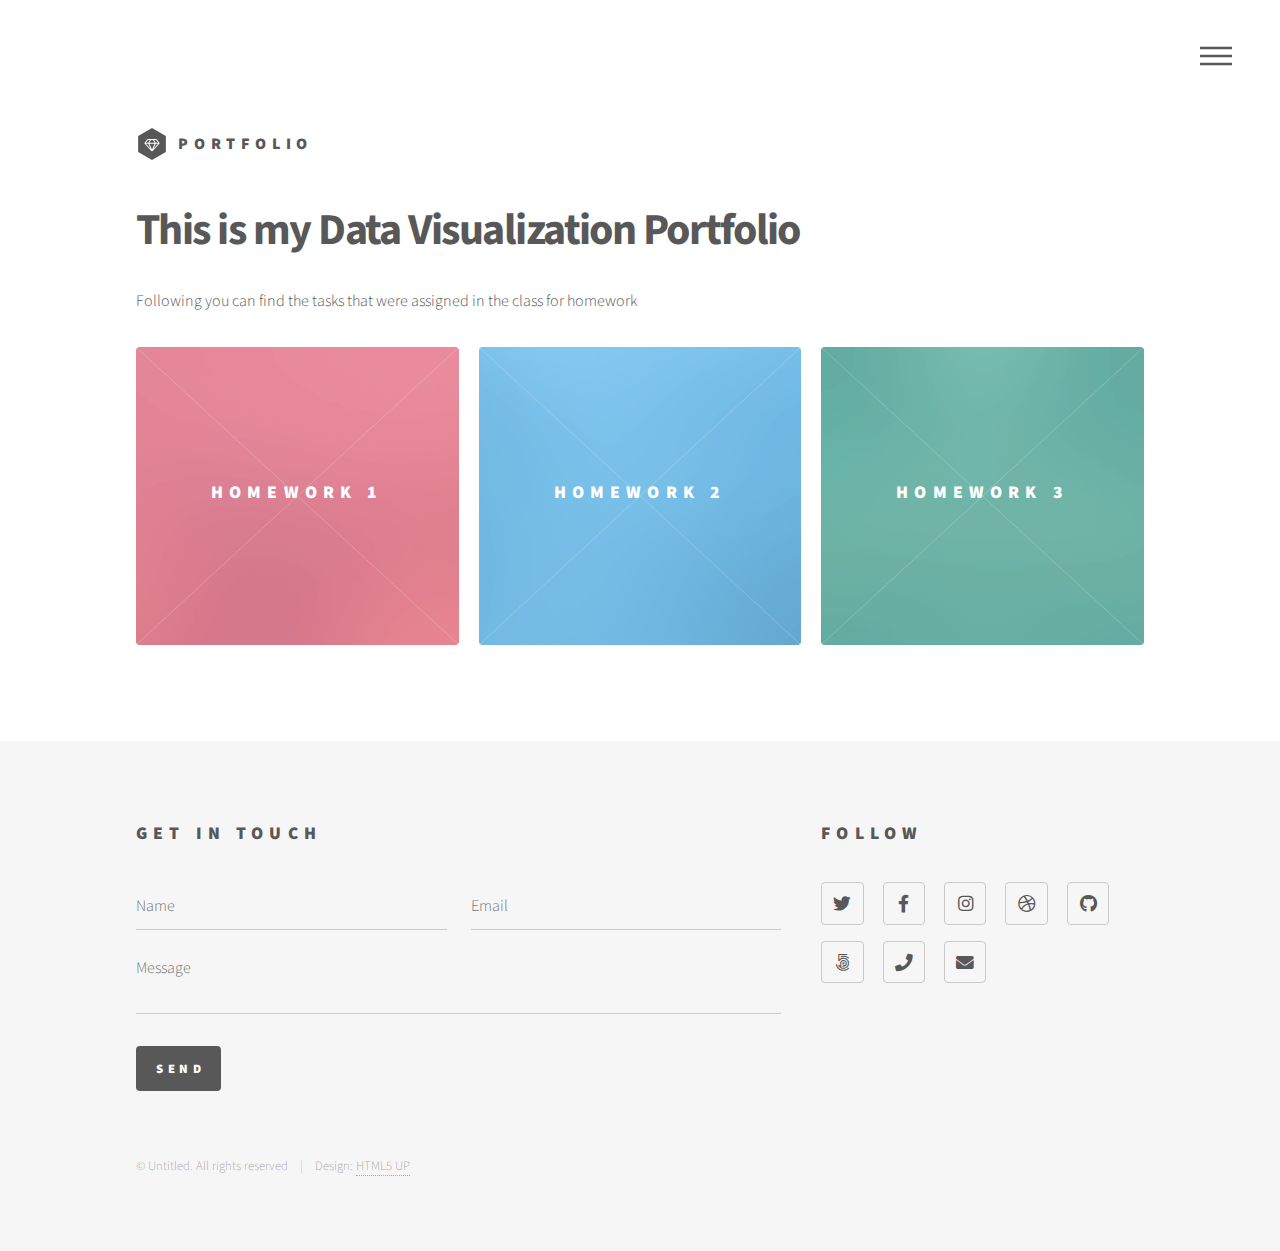
==== commit d49a2876: "Added Tableau map" ====
--- a/index.html
+++ b/index.html
@@ -45,7 +45,7 @@
 							<li><a href="index.html">Home</a></li>
 							<li><a href="hmwk1.html">Homework 1</a></li>
 							<li><a href="hmwk2.html">Homework 2</a></li>
-							<li><a href="generic.html">Consequat dolor</a></li>
+							<li><a href="hmwk3.html">Consequat dolor</a></li>
 							<li><a href="elements.html">Elements</a></li>
 						</ul>
 					</nav>
@@ -84,10 +84,10 @@
 									<span class="image">
 										<img src="images/pic03.jpg" alt="" />
 									</span>
-									<a href="generic.html">
-										<h2>Feugiat</h2>
-										<div class="content">
-											<p>Sed nisl arcu euismod sit amet nisi lorem etiam dolor veroeros et feugiat.</p>
+									<a href="hmwk3.html">
+										<h2>Homework 3</h2>
+										<div class="content">
+											<p>Tableau Map</p>
 										</div>
 									</a>
 								<!-- </article>
--- a/assets/css/main.css
+++ b/assets/css/main.css
@@ -1,10 +1,10 @@
 @import url(fontawesome-all.min.css);
 @import url("https://fonts.googleapis.com/css?family=Source+Sans+Pro:300,700,900");
 
-/*
-	Phantom by HTML5 UP
-	html5up.net | @ajlkn
-	Free for personal and commercial use under the CCA 3.0 license (html5up.net/license)
+/*
+	Phantom by HTML5 UP
+	html5up.net | @ajlkn
+	Free for personal and commercial use under the CCA 3.0 license (html5up.net/license)
 */
 
 html, body, div, span, applet, object,
@@ -3326,4 +3326,10 @@
 				padding: 0 1.25em;
 			}
 
-		}+		}
+
+
+	.html2-img{
+		    height: 45%;
+			width: 46%;
+	}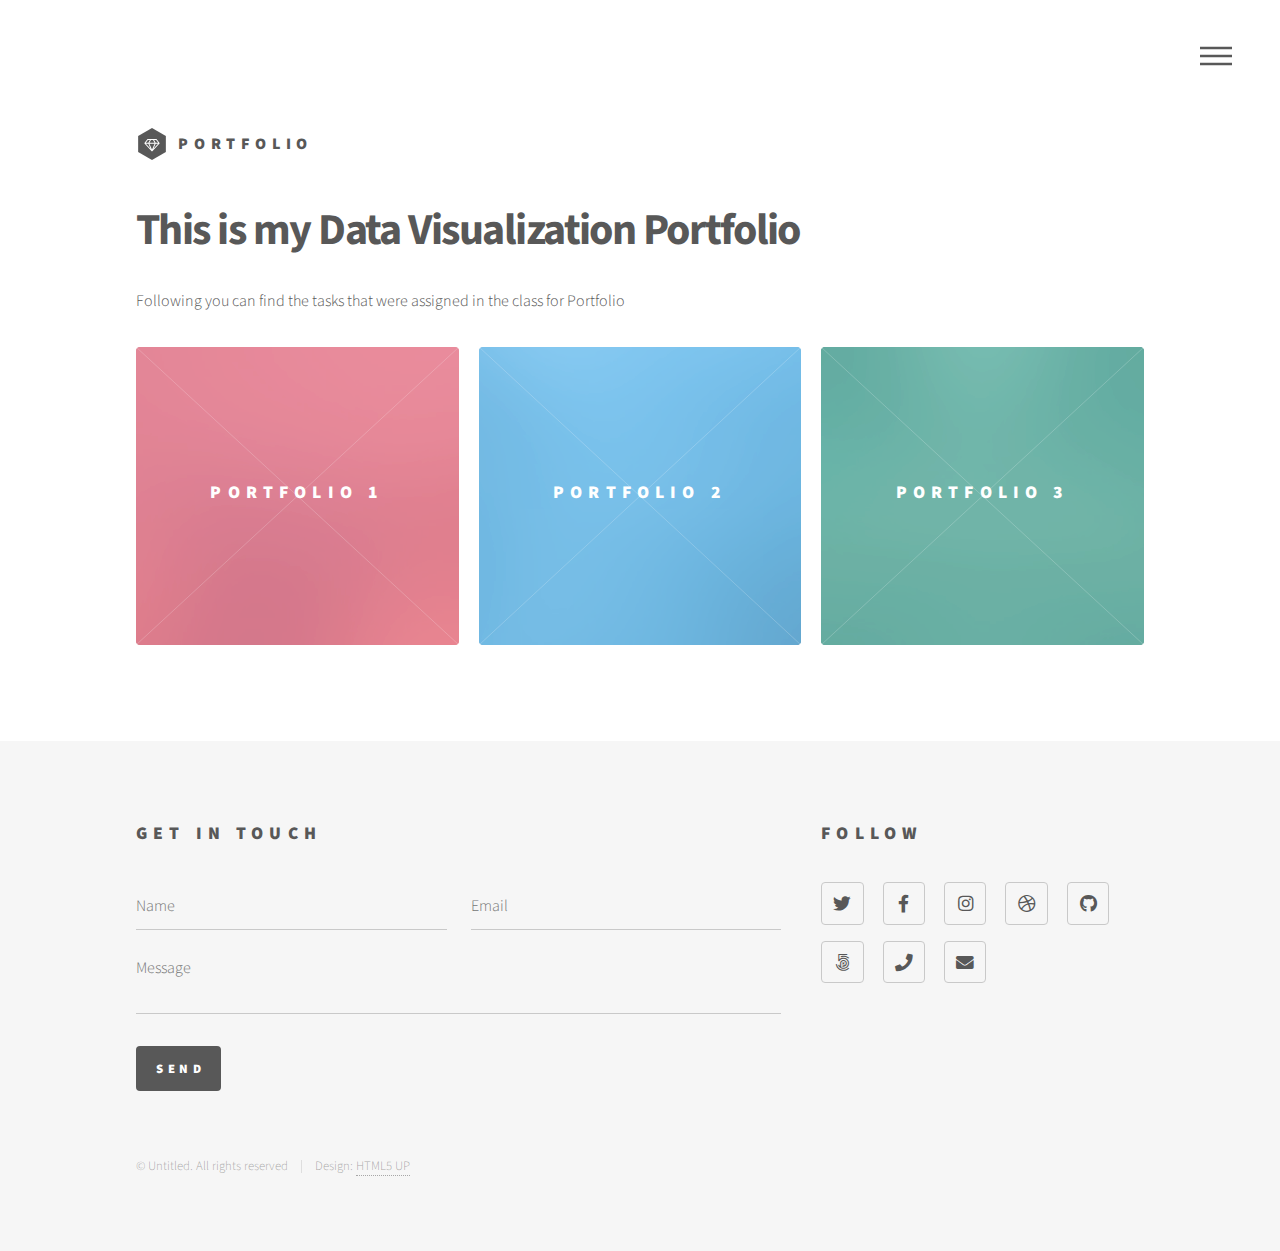
==== commit 235f720e: "changed file names" ====
--- a/index.html
+++ b/index.html
@@ -43,9 +43,9 @@
 						<h2>Menu</h2>
 						<ul>
 							<li><a href="index.html">Home</a></li>
-							<li><a href="hmwk1.html">Homework 1</a></li>
-							<li><a href="hmwk2.html">Homework 2</a></li>
-							<li><a href="hmwk3.html">Consequat dolor</a></li>
+							<li><a href="prtfl1.html">Portfolio 1</a></li>
+							<li><a href="prtfl2.html">Portfolio 2</a></li>
+							<li><a href="prtfl3.html">Portfolio 3</a></li>
 							<li><a href="elements.html">Elements</a></li>
 						</ul>
 					</nav>
@@ -55,15 +55,15 @@
 						<div class="inner">
 							<header>
 								<h1>This is my Data Visualization Portfolio</h1>
-								<p>Following you can find the tasks that were assigned in the class for homework</p>
+								<p>Following you can find the tasks that were assigned in the class for Portfolio</p>
 							</header>
 							<section class="tiles">
 								<article class="style1">
 									<span class="image">
 										<img src="images/pic01.jpg" alt="" />
 									</span>
-									<a href="hmwk1.html">
-										<h2>Homework 1</h2>
+									<a href="prtfl1.html">
+										<h2>Portfolio 1</h2>
 										<div class="content">
 											<p>For a dataset create 3 visualizations</p>
 										</div>
@@ -73,8 +73,8 @@
 									<span class="image">
 										<img src="images/pic02.jpg" alt="" />
 									</span>
-									<a href="hmwk2.html">
-										<h2>Homework 2</h2>
+									<a href="prtfl1.html">
+										<h2>Portfolio 2</h2>
 										<div class="content">
 											<p>Visualization Makeover</p>
 										</div>
@@ -84,8 +84,8 @@
 									<span class="image">
 										<img src="images/pic03.jpg" alt="" />
 									</span>
-									<a href="hmwk3.html">
-										<h2>Homework 3</h2>
+									<a href="prtfl3.html">
+										<h2>Portfolio 3</h2>
 										<div class="content">
 											<p>Tableau Map</p>
 										</div>
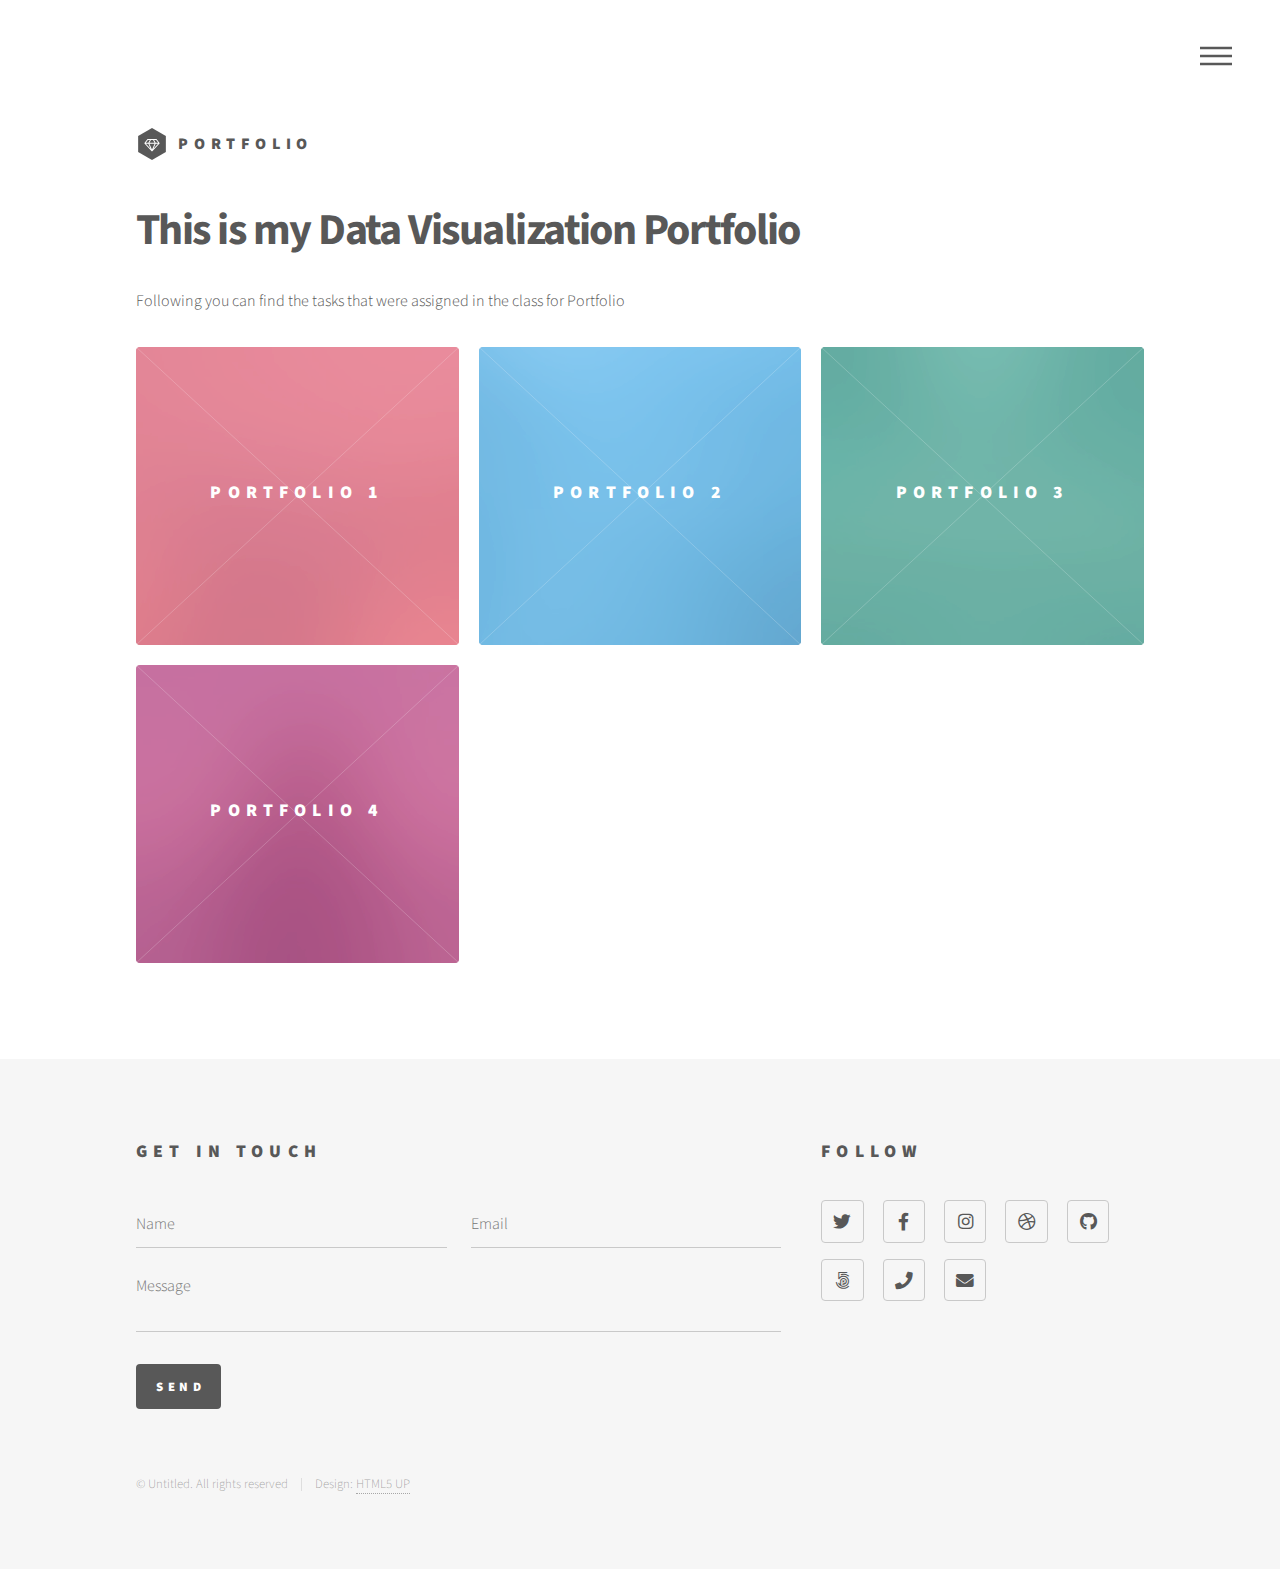
==== commit 0845374e: "Added portfolio 4" ====
--- a/index.html
+++ b/index.html
@@ -46,7 +46,7 @@
 							<li><a href="prtfl1.html">Portfolio 1</a></li>
 							<li><a href="prtfl2.html">Portfolio 2</a></li>
 							<li><a href="prtfl3.html">Portfolio 3</a></li>
-							<li><a href="elements.html">Elements</a></li>
+							<li><a href="prtfl4.html">Portfolio 4</a></li>
 						</ul>
 					</nav>
 
@@ -73,7 +73,7 @@
 									<span class="image">
 										<img src="images/pic02.jpg" alt="" />
 									</span>
-									<a href="prtfl1.html">
+									<a href="prtfl2.html">
 										<h2>Portfolio 2</h2>
 										<div class="content">
 											<p>Visualization Makeover</p>
@@ -90,18 +90,18 @@
 											<p>Tableau Map</p>
 										</div>
 									</a>
-								<!-- </article>
+								</article>
 								<article class="style4">
 									<span class="image">
 										<img src="images/pic04.jpg" alt="" />
 									</span>
-									<a href="generic.html">
-										<h2>Tempus</h2>
-										<div class="content">
-											<p>Sed nisl arcu euismod sit amet nisi lorem etiam dolor veroeros et feugiat.</p>
-										</div>
-									</a>
-								</article> -->
+									<a href="prtfl4.html">
+										<h2>Portfolio 4</h2>
+										<div class="content">
+											<p>Liar Liar</p>
+										</div>
+									</a>
+								</article>
 								<!-- <article class="style5">
 									<span class="image">
 										<img src="images/pic05.jpg" alt="" />
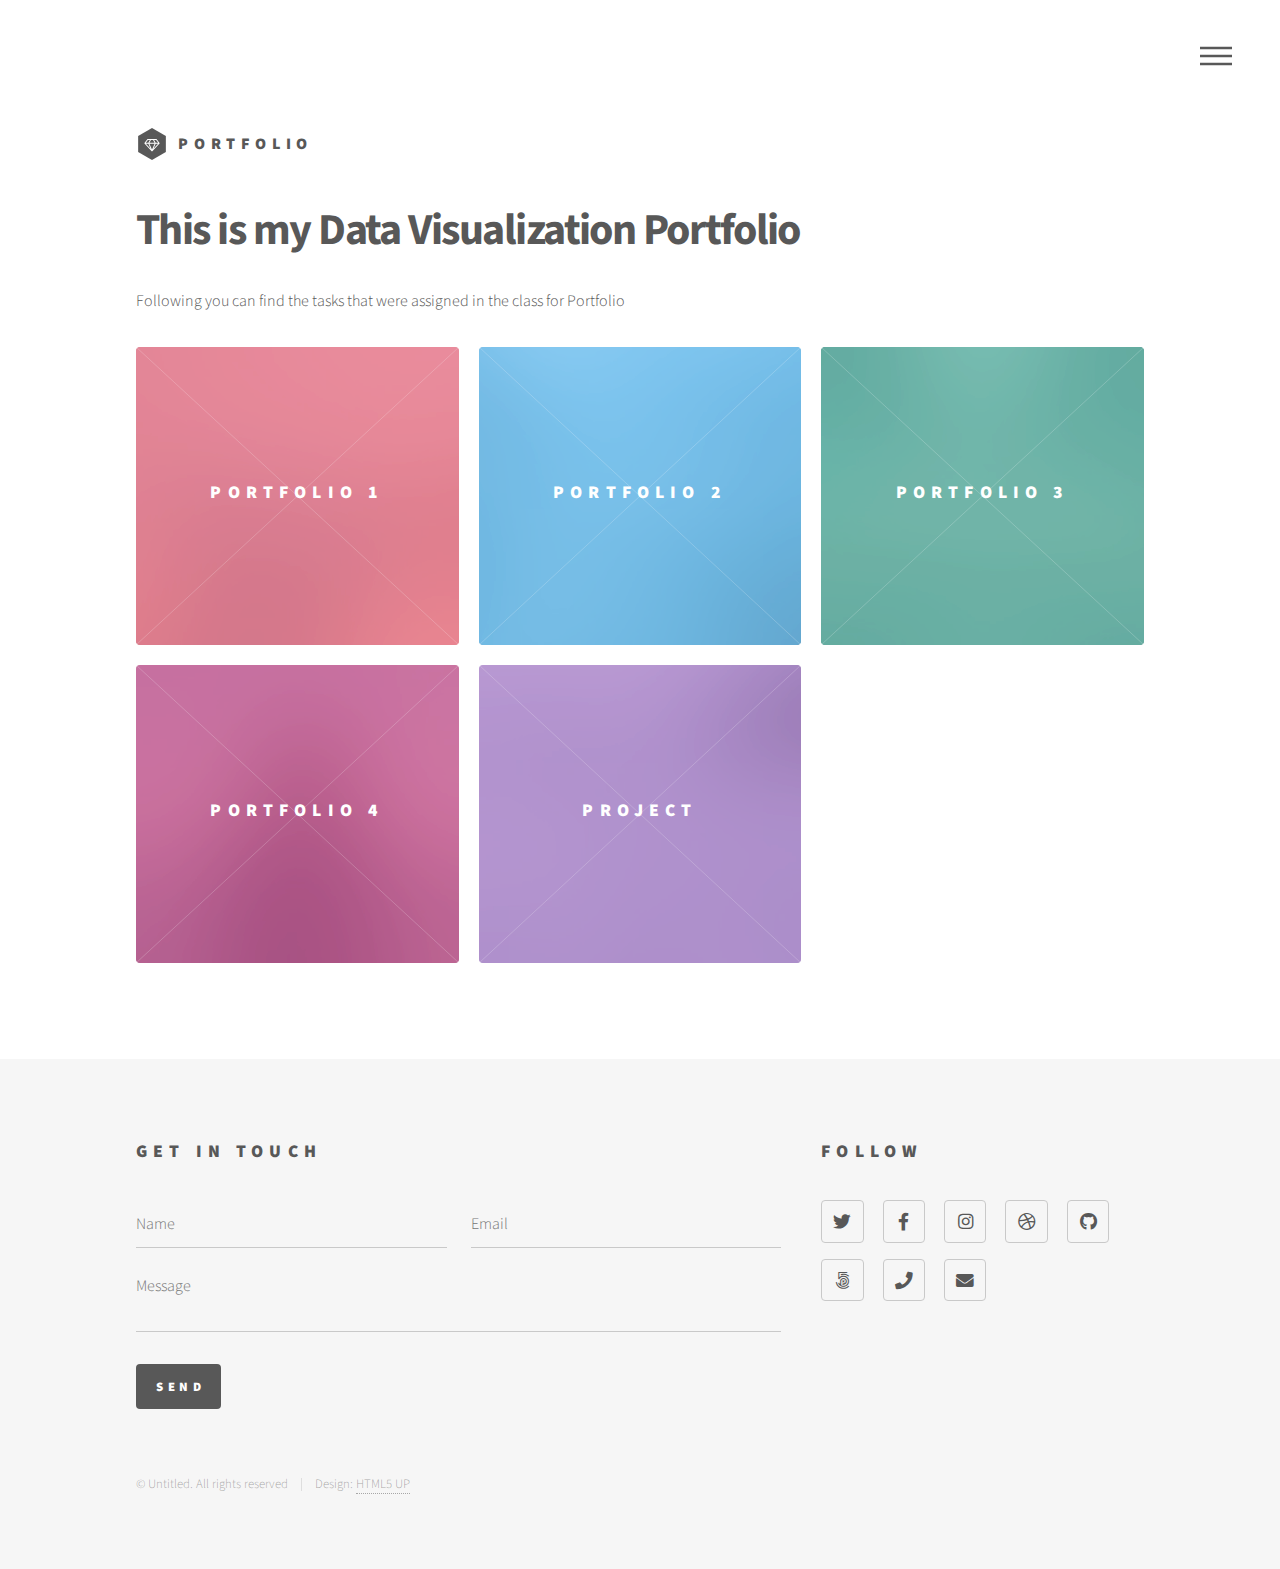
==== commit 201f500e: "Added project" ====
--- a/index.html
+++ b/index.html
@@ -47,6 +47,7 @@
 							<li><a href="prtfl2.html">Portfolio 2</a></li>
 							<li><a href="prtfl3.html">Portfolio 3</a></li>
 							<li><a href="prtfl4.html">Portfolio 4</a></li>
+							<li><a href="proj.html">Project</a></li>
 						</ul>
 					</nav>
 
@@ -102,17 +103,17 @@
 										</div>
 									</a>
 								</article>
-								<!-- <article class="style5">
+								<article class="style5">
 									<span class="image">
 										<img src="images/pic05.jpg" alt="" />
 									</span>
-									<a href="generic.html">
-										<h2>Aliquam</h2>
-										<div class="content">
-											<p>Sed nisl arcu euismod sit amet nisi lorem etiam dolor veroeros et feugiat.</p>
-										</div>
-									</a>
-								</article> -->
+									<a href="proj.html">
+										<h2>Project</h2>
+										<div class="content">
+											<p>Rising Temperatures, Rising Concerns: Delhi's Climate Change Story</p>
+										</div>
+									</a>
+								</article>
 								<!-- <article class="style6">
 									<span class="image">
 										<img src="images/pic06.jpg" alt="" />
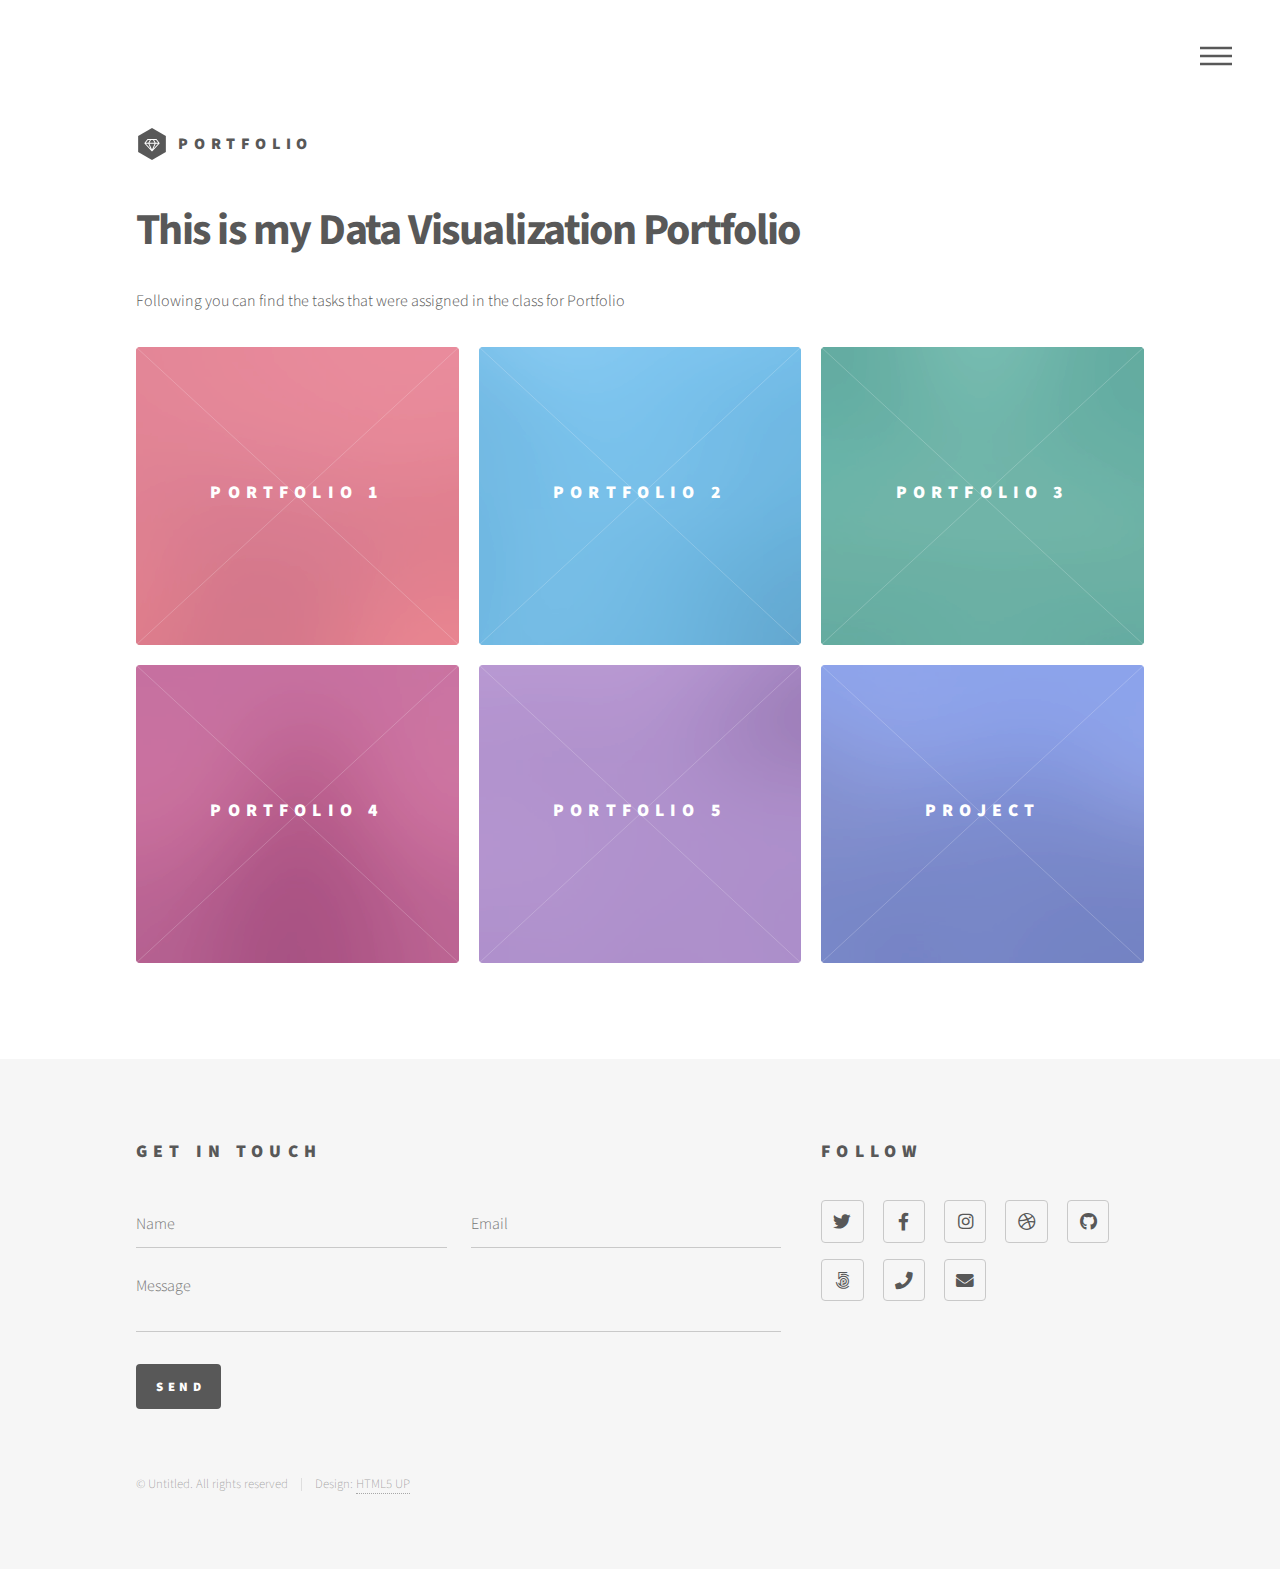
==== commit 45e8a7d9: "Added portfolio 5" ====
--- a/index.html
+++ b/index.html
@@ -47,6 +47,7 @@
 							<li><a href="prtfl2.html">Portfolio 2</a></li>
 							<li><a href="prtfl3.html">Portfolio 3</a></li>
 							<li><a href="prtfl4.html">Portfolio 4</a></li>
+							<li><a href="prtfl5.html">Portfolio 5</a></li>
 							<li><a href="proj.html">Project</a></li>
 						</ul>
 					</nav>
@@ -107,6 +108,17 @@
 									<span class="image">
 										<img src="images/pic05.jpg" alt="" />
 									</span>
+									<a href="prtfl5.html">
+										<h2>Portfolio 5</h2>
+										<div class="content">
+											<p>WANDB tutorial</p>
+										</div>
+									</a>
+								</article>
+								<article class="style6">
+									<span class="image">
+										<img src="images/pic06.jpg" alt="" />
+									</span>
 									<a href="proj.html">
 										<h2>Project</h2>
 										<div class="content">
@@ -118,10 +130,10 @@
 									<span class="image">
 										<img src="images/pic06.jpg" alt="" />
 									</span>
-									<a href="generic.html">
-										<h2>Veroeros</h2>
-										<div class="content">
-											<p>Sed nisl arcu euismod sit amet nisi lorem etiam dolor veroeros et feugiat.</p>
+									<a href="prtfl5.html">
+										<h2>Portfolio 5</h2>
+										<div class="content">
+											<p>WANDB tutorial</p>
 										</div>
 									</a>
 								</article> -->
